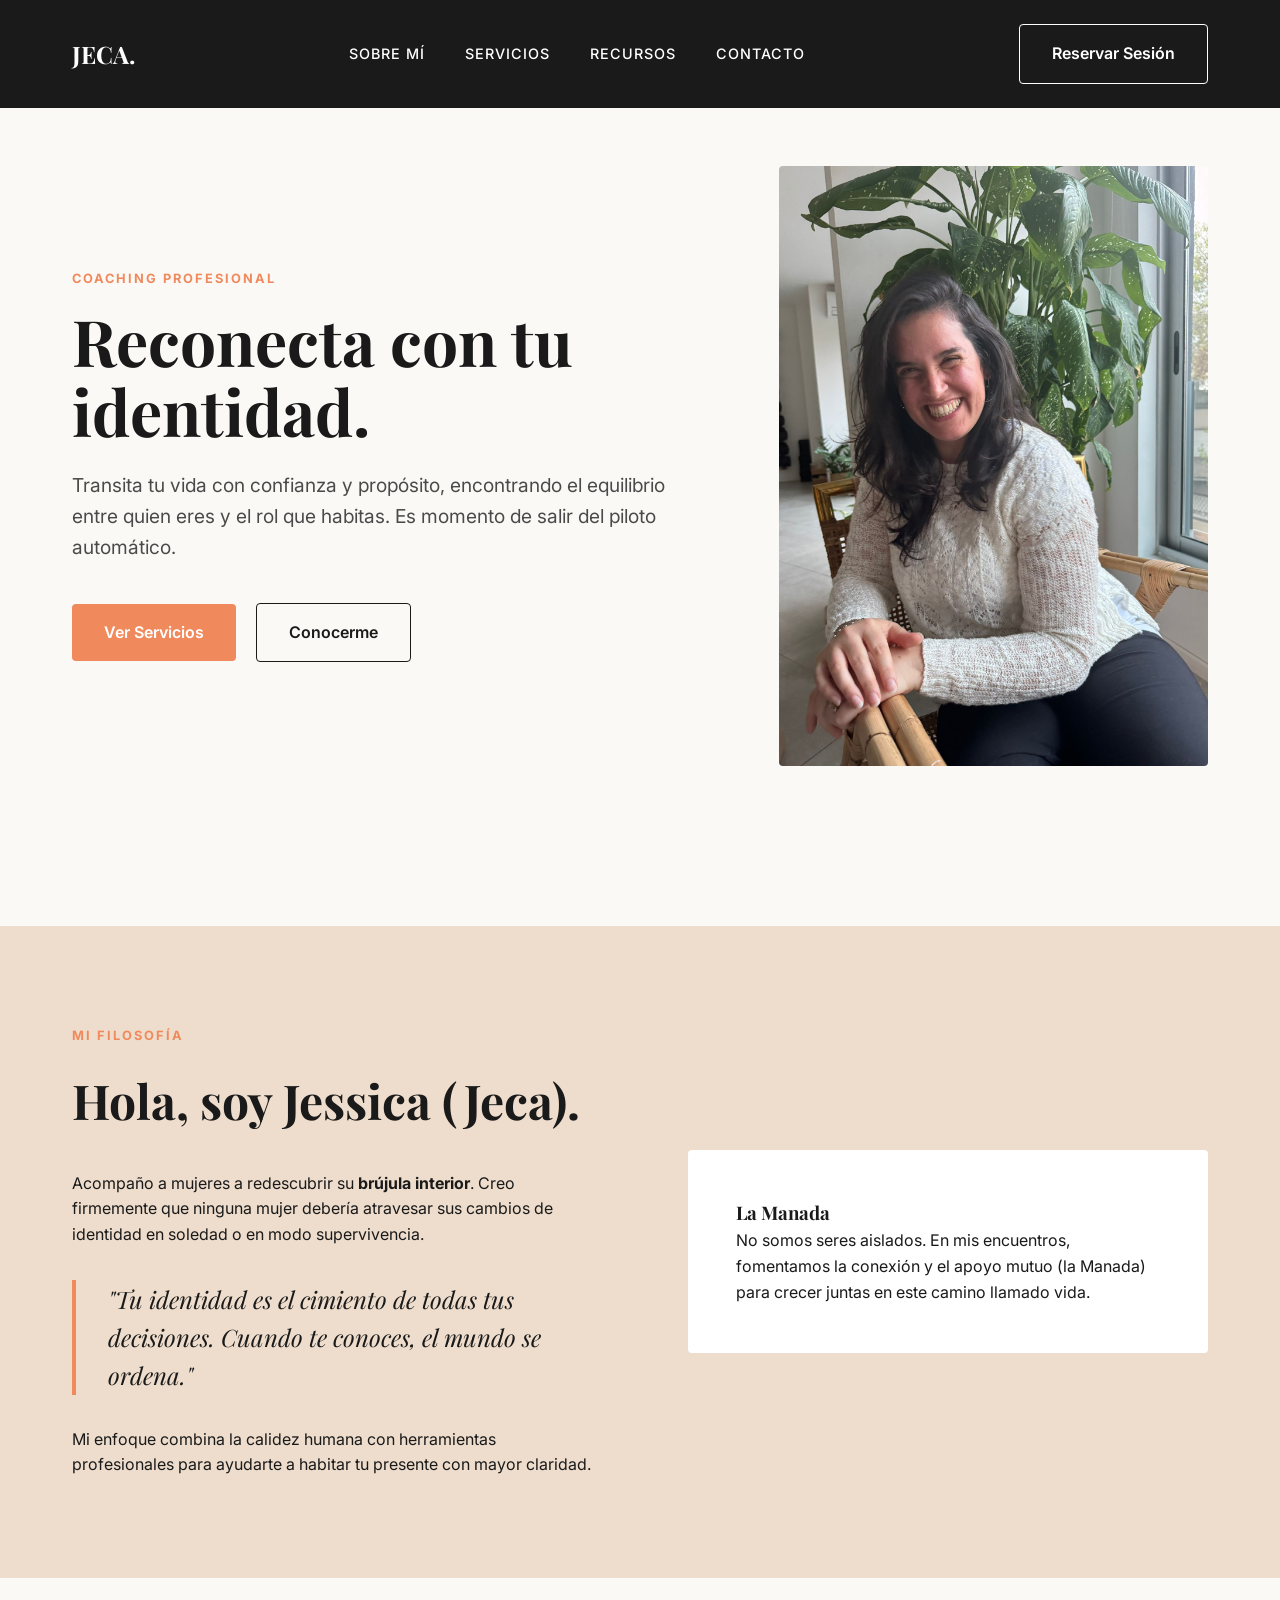
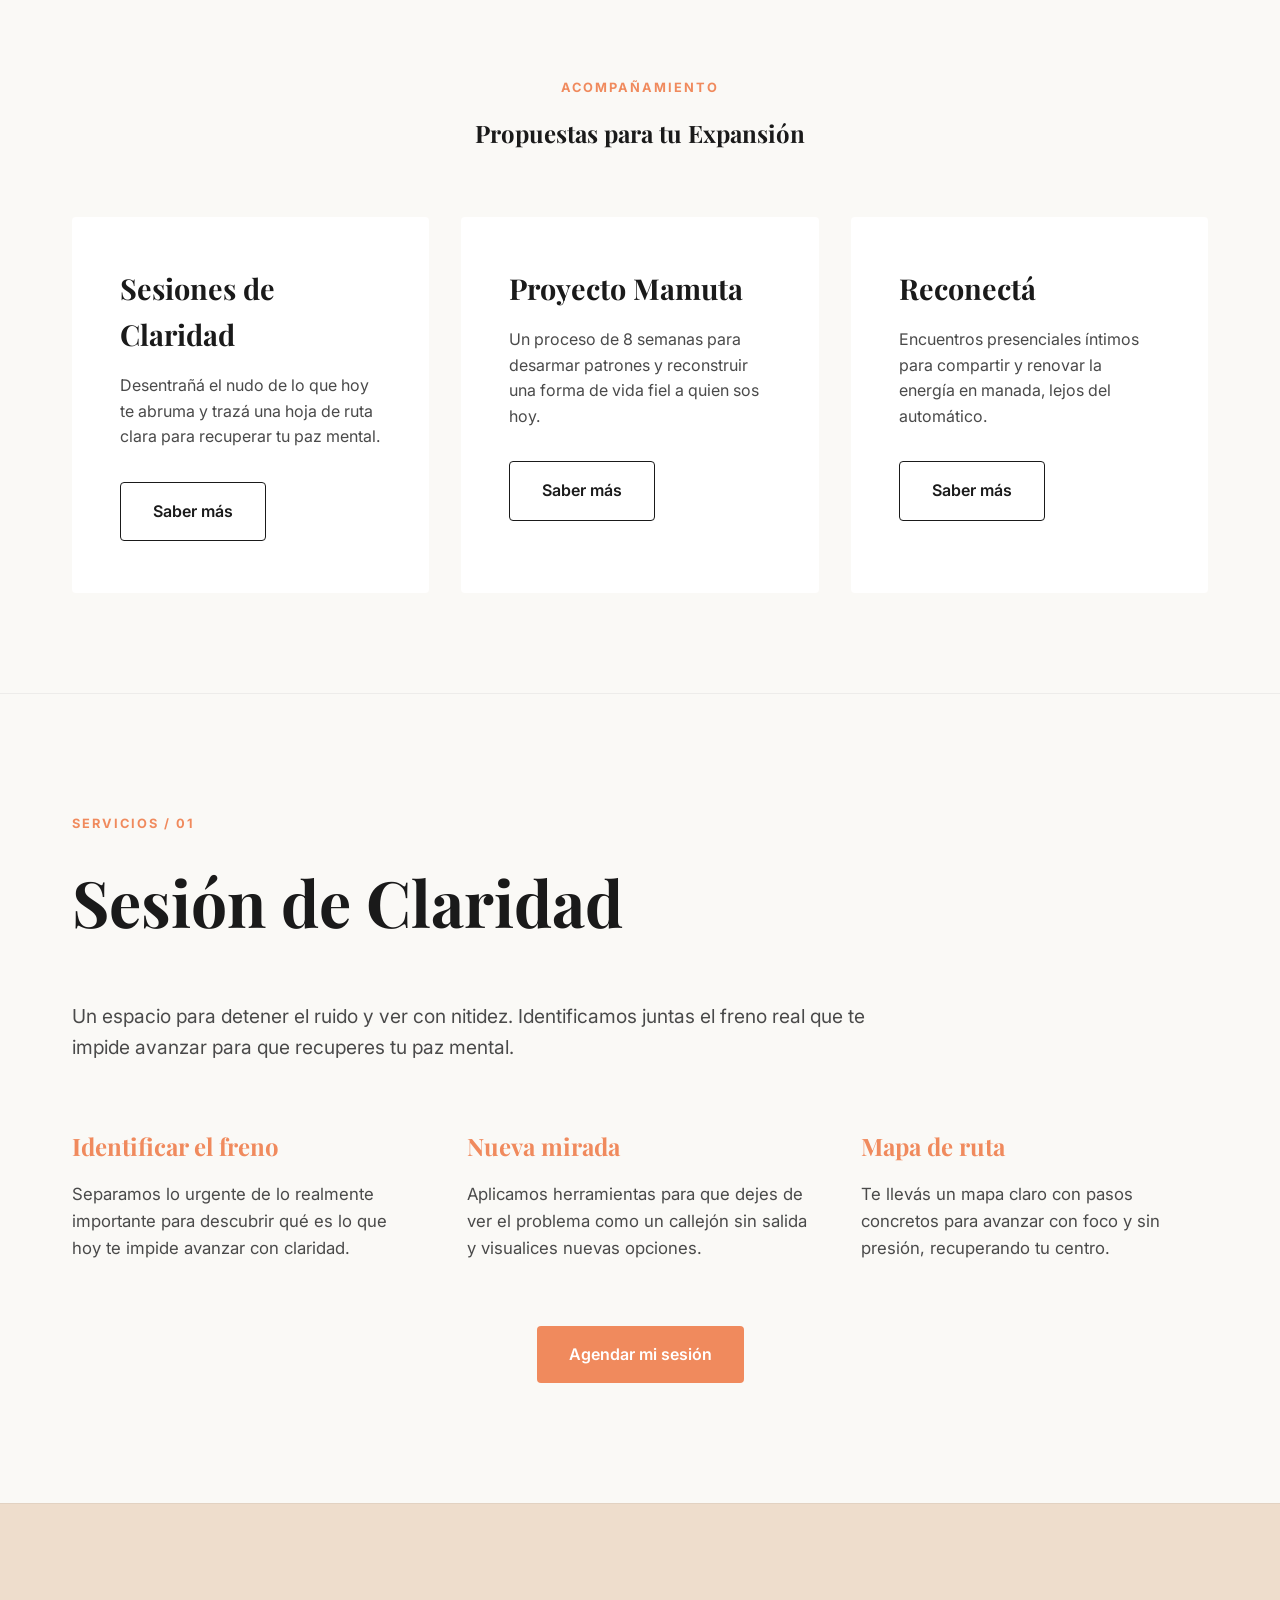
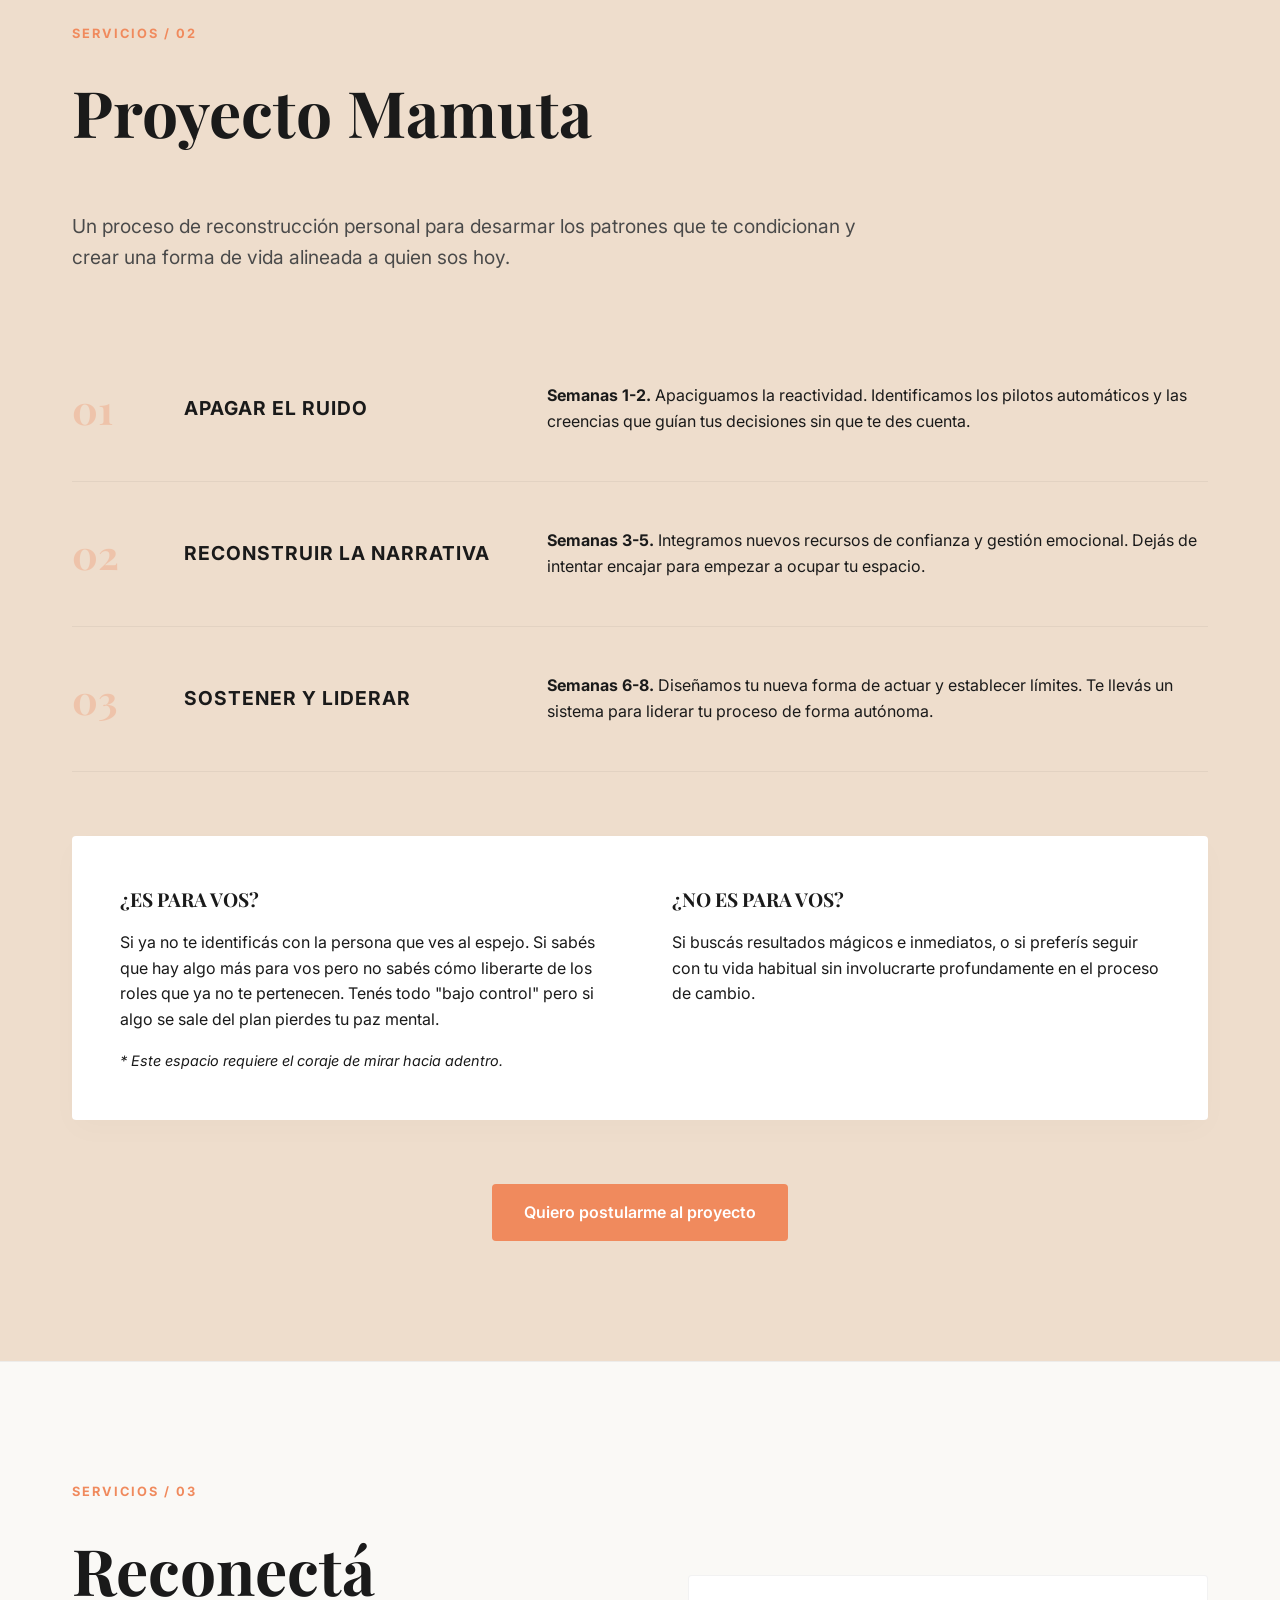
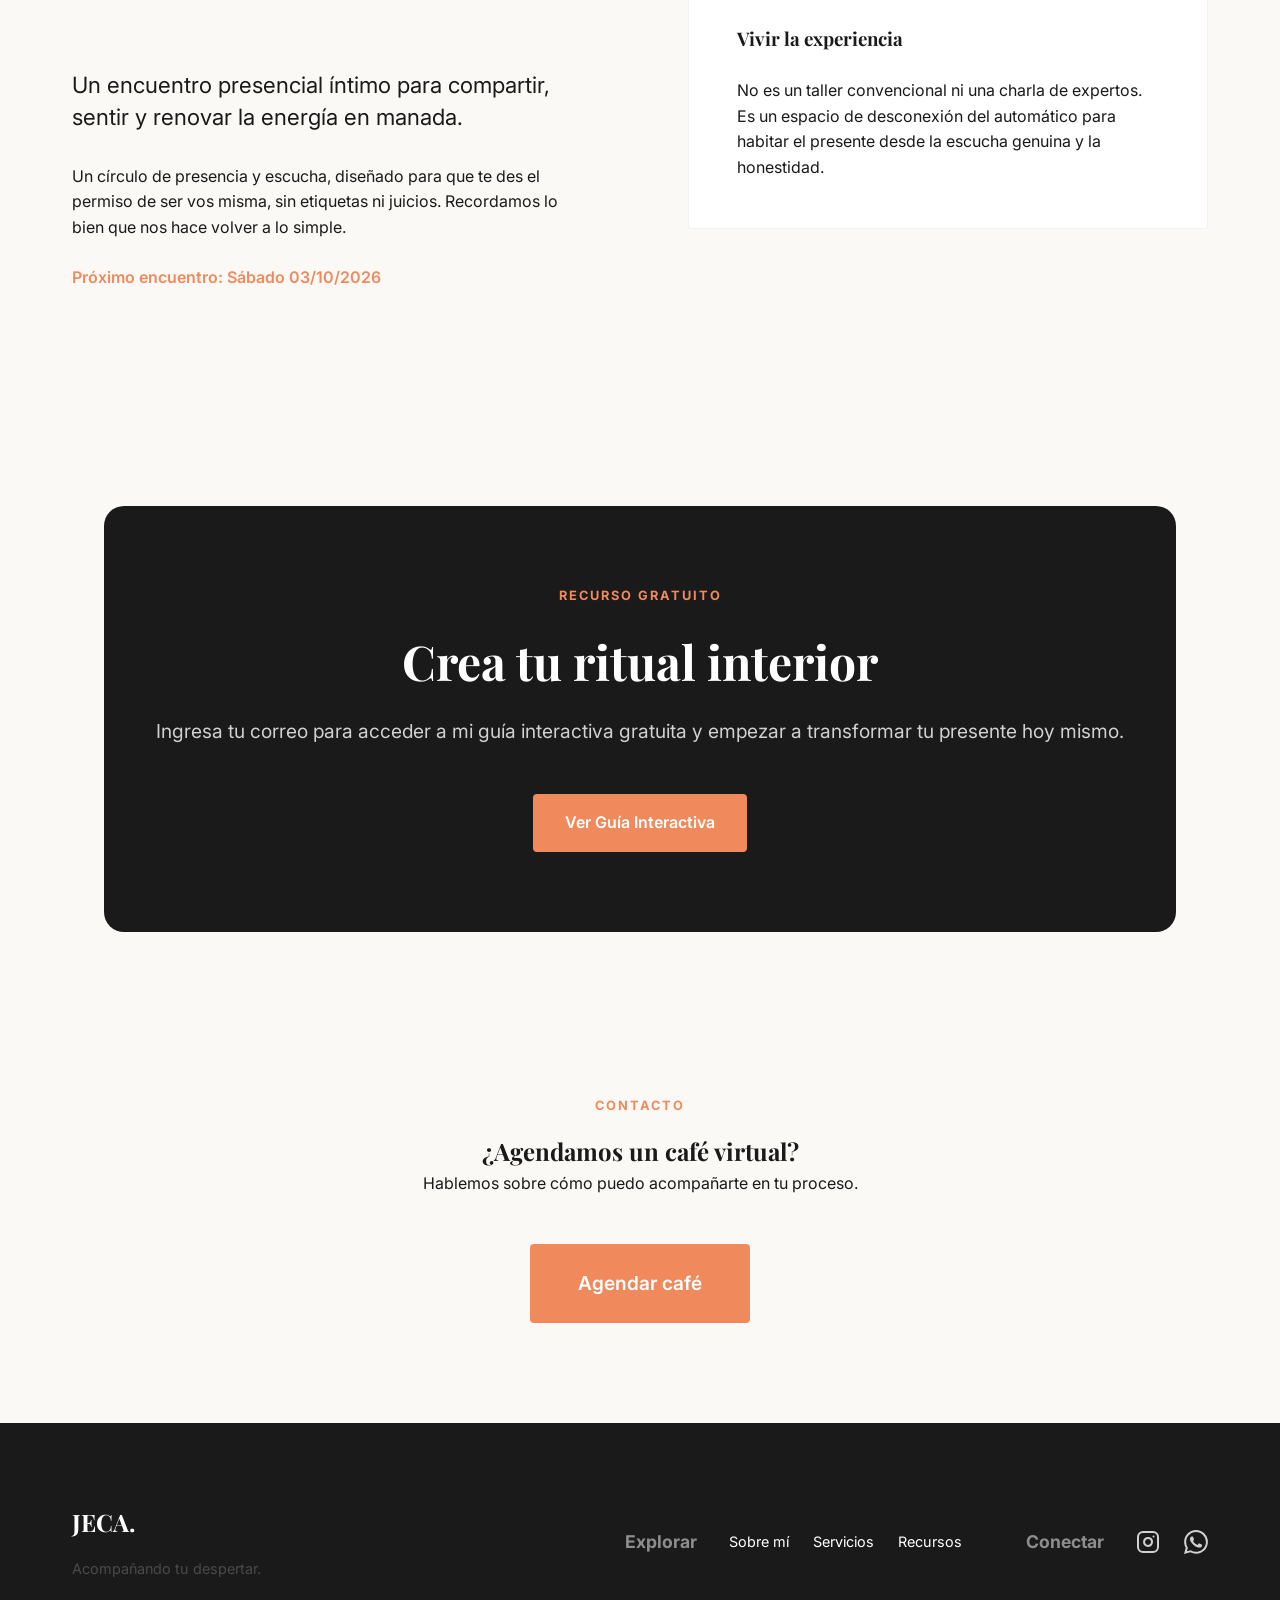
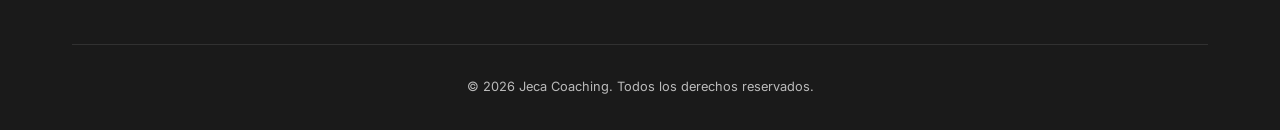
==== index.html @ f70b863f "Primer commit: Subida inicial del sitio" ====
<!DOCTYPE html>
<html lang="es">

<head>
    <meta charset="UTF-8">
    <meta name="viewport" content="width=device-width, initial-scale=1.0">
    <title>Jeca | Coaching para Mujeres y Madres - Reconecta con tu Brújula Interior</title>
    <meta name="description"
        content="Acompañamiento profesional para mujeres que buscan reconectar con su identidad y transitar su vida con confianza, más allá de la maternidad.">

    <!-- Fonts -->Descargala en el link de mi bio y empezá tu viaje. ¡No estás sola!
    <link rel="preconnect" href="https://fonts.googleapis.com">
    <link rel="preconnect" href="https://fonts.gstatic.com" crossorigin>
    <link
        href="https://fonts.googleapis.com/css2?family=Inter:wght@400;500;600&family=Playfair+Display:ital,wght@0,700;1,700&display=swap"
        rel="stylesheet">

    <!-- Styles -->
    <link rel="stylesheet" href="style.css">

    <!-- Favicon placeholder -->
    <link rel="icon"
        href="data:image/svg+xml,<svg xmlns='http://www.w3.org/2000/svg' viewBox='0 0 100 100'><text y='.9em' font-size='90'>🌿</text></svg>">
</head>

<body>

    <header id="header">
        <div class="container">
            <nav>
                <a href="#" class="logo">JECA.</a>
                <ul class="nav-links">
                    <li><a href="#sobre-mi">Sobre mí</a></li>
                    <li><a href="#servicios">Servicios</a></li>
                    <li><a href="#recursos">Recursos</a></li>
                    <li><a href="#contacto">Contacto</a></li>
                </ul>
                <a href="#contacto" class="btn btn-outline">Reservar Sesión</a>
            </nav>
        </div>
    </header>

    <main>
        <!-- Hero Section -->
        <section class="hero">
            <div class="container">
                <div class="hero-content">
                    <div class="hero-text" data-reveal>
                        <span class="section-tag">Coaching Profesional</span>
                        <h1>Reconecta con tu identidad.</h1>
                        <p>Transita tu vida con confianza y propósito, encontrando el equilibrio entre quien eres y el
                            rol que habitas. Es momento de salir del piloto automático.</p>
                        <div class="hero-btns">
                            <a href="#servicios" class="btn btn-primary">Ver Servicios</a>
                            <a href="#sobre-mi" class="btn btn-outline" style="margin-left: 1rem;">Conocerme</a>
                        </div>
                    </div>
                    <div class="hero-image" data-reveal>
                        <img src="images/jeca-hero.png" alt="Jessica Inzaurralde - Professional Coach">
                    </div>
                </div>
            </div>
        </section>

        <!-- About Section -->
        <section id="sobre-mi" class="about">
            <div class="container">
                <div class="about-grid">
                    <div class="about-text" data-reveal>
                        <span class="section-tag">Mi Filosofía</span>
                        <h2>Hola, soy Jessica (Jeca).</h2>
                        <p>Acompaño a mujeres a redescubrir su <strong>brújula interior</strong>. Creo firmemente que
                            ninguna mujer debería atravesar sus cambios de identidad en soledad o en modo supervivencia.
                        </p>
                        <blockquote>"Tu identidad es el cimiento de todas tus decisiones. Cuando te conoces, el mundo se
                            ordena."</blockquote>
                        <p>Mi enfoque combina la calidez humana con herramientas profesionales para ayudarte a habitar
                            tu presente con mayor claridad.</p>
                    </div>
                    <div class="about-stats" data-reveal>
                        <!-- Visual element or extra bio info -->
                        <div style="background: var(--white); padding: 3rem; border-radius: 4px;">
                            <h3 class="serif">La Manada</h3>
                            <p>No somos seres aislados. En mis encuentros, fomentamos la conexión y el apoyo mutuo (la
                                Manada) para crecer juntas en este camino llamado vida.</p>
                        </div>
                    </div>
                </div>
            </div>
        </section>

        <!-- Services Section -->
        <section id="servicios">
            <div class="container">
                <div style="text-align: center; margin-bottom: 4rem;" data-reveal>
                    <span class="section-tag">Acompañamiento</span>
                    <h2>Propuestas para tu Expansión</h2>
                </div>
                <div class="services-grid">
                    <div class="service-card" data-reveal>
                        <h3>Sesiones de Claridad</h3>
                        <p>Desentrañá el nudo de lo que hoy te abruma y trazá una hoja de ruta clara para recuperar tu paz mental.</p>
                        <a href="#claridad" class="btn btn-outline">Saber más</a>
                    </div>
                    <div class="service-card" data-reveal>
                        <h3>Proyecto Mamuta</h3>
                        <p>Un proceso de 8 semanas para desarmar patrones y reconstruir una forma de vida fiel a quien sos hoy.</p>
                        <a href="#transformacion" class="btn btn-outline">Saber más</a>
                    </div>
                    <div class="service-card" data-reveal>
                        <h3>Reconectá</h3>
                        <p>Encuentros presenciales íntimos para compartir y renovar la energía en manada, lejos del automático.</p>
                        <a href="#expansion" class="btn btn-outline">Saber más</a>
                    </div>
                </div>
            </div>
        </section>

        <!-- Sesión de Claridad Detail -->
        <section id="claridad" class="service-details">
            <div class="container">
                <div data-reveal>
                    <span class="section-tag">Servicios / 01</span>
                    <h2>Sesión de Claridad</h2>
                    <p style="font-size: 1.2rem; color: var(--text-secondary); max-width: 800px;">Un espacio para detener el ruido y ver con nitidez. Identificamos juntas el freno real que te impide avanzar para que recuperes tu paz mental.</p>
                </div>

                <div class="feature-grid" data-reveal>
                    <div class="feature-item">
                        <h4>Identificar el freno</h4>
                        <p>Separamos lo urgente de lo realmente importante para descubrir qué es lo que hoy te impide avanzar con claridad.</p>
                    </div>
                    <div class="feature-item">
                        <h4>Nueva mirada</h4>
                        <p>Aplicamos herramientas para que dejes de ver el problema como un callejón sin salida y visualices nuevas opciones.</p>
                    </div>
                    <div class="feature-item">
                        <h4>Mapa de ruta</h4>
                        <p>Te llevás un mapa claro con pasos concretos para avanzar con foco y sin presión, recuperando tu centro.</p>
                    </div>
                </div>

                <div style="text-align: center; margin-top: 4rem;" data-reveal>
                    <a href="https://wa.me/59895276099?text=Hola%20Jeca,%20quiero%20agendar%20mi%20sesi%C3%B3n%20de%20claridad" target="_blank" class="btn btn-primary">Agendar mi sesión</a>
                </div>
            </div>
        </section>

        <!-- Programa de Transformación Detail -->
        <section id="transformacion" class="service-details" style="background-color: var(--soft-beige);">
            <div class="container">
                <div data-reveal>
                    <span class="section-tag">Servicios / 02</span>
                    <h2>Proyecto Mamuta</h2>
                    <p style="font-size: 1.2rem; color: var(--text-secondary); max-width: 800px;">Un proceso de reconstrucción personal para desarmar los patrones que te condicionan y crear una forma de vida alineada a quien sos hoy.</p>
                </div>

                <div class="phase-list" data-reveal>
                    <div class="phase-item">
                        <span class="phase-number">01</span>
                        <span class="phase-title">Apagar el ruido</span>
                        <p><strong>Semanas 1-2.</strong> Apaciguamos la reactividad. Identificamos los pilotos automáticos y las creencias que guían tus decisiones sin que te des cuenta.</p>
                    </div>
                    <div class="phase-item">
                        <span class="phase-number">02</span>
                        <span class="phase-title">Reconstruir la narrativa</span>
                        <p><strong>Semanas 3-5.</strong> Integramos nuevos recursos de confianza y gestión emocional. Dejás de intentar encajar para empezar a ocupar tu espacio.</p>
                    </div>
                    <div class="phase-item">
                        <span class="phase-number">03</span>
                        <span class="phase-title">Sostener y Liderar</span>
                        <p><strong>Semanas 6-8.</strong> Diseñamos tu nueva forma de actuar y establecer límites. Te llevás un sistema para liderar tu proceso de forma autónoma.</p>
                    </div>
                </div>

                <div class="program-meta" data-reveal>
                    <div>
                        <h4>¿Es para vos?</h4>
                        <p>Si ya no te identificás con la persona que ves al espejo. Si sabés que hay algo más para vos pero no sabés cómo liberarte de los roles que ya no te pertenecen. Tenés todo "bajo control" pero si algo se sale del plan pierdes tu paz mental.</p>
                        <p style="margin-top: 1rem; font-style: italic; font-size: 0.9rem;">* Este espacio requiere el coraje de mirar hacia adentro.</p>
                    </div>
                    <div>
                        <h4>¿No es para vos?</h4>
                        <p>Si buscás resultados mágicos e inmediatos, o si preferís seguir con tu vida habitual sin involucrarte profundamente en el proceso de cambio.</p>
                    </div>
                </div>

                <div style="text-align: center; margin-top: 4rem;" data-reveal>
                    <a href="https://wa.me/59895276099?text=Hola%20Jeca,%20quiero%20postularme%20al%20Proyecto%20Mamuta" target="_blank" class="btn btn-primary">Quiero postularme al proyecto</a>
                </div>
            </div>
        </section>

        <!-- Expansión en Red Detail -->
        <section id="expansion" class="service-details">
            <div class="container">
                <div class="about-grid">
                    <div data-reveal>
                        <span class="section-tag">Servicios / 03</span>
                        <h2>Reconectá</h2>
                        <p style="font-size: 1.4rem; line-height: 1.4; margin-bottom: 2rem;">Un encuentro presencial íntimo para compartir, sentir y renovar la energía en manada.</p>
                        <p style="margin-bottom: 1.5rem;">Un círculo de presencia y escucha, diseñado para que te des el permiso de ser vos misma, sin etiquetas ni juicios. Recordamos lo bien que nos hace volver a lo simple.</p>
                        <p style="font-weight: 600; color: var(--accent-color); margin-bottom: 2rem;">Próximo encuentro: Sábado 03/10/2026</p>

                    </div>
                    <div style="background: var(--white); padding: 3rem; border-radius: 4px; border: 1px solid rgba(0,0,0,0.05);"
                        data-reveal>
                        <h3 class="serif" style="margin-bottom: 1.5rem;">Vivir la experiencia</h3>
                        <p>No es un taller convencional ni una charla de expertos. Es un espacio de desconexión del automático para habitar el presente desde la escucha genuina y la honestidad.</p>
                    </div>
                </div>
            </div>
        </section>

        <!-- Lead Magnet -->
        <section id="recursos" class="container">
            <div class="lead-magnet" data-reveal>
                <span class="section-tag" style="color: var(--accent-color)">Recurso Gratuito</span>
                <h2>Crea tu ritual interior</h2>
                <p>Ingresa tu correo para acceder a mi guía interactiva gratuita y empezar a transformar tu presente hoy mismo.</p>
                <div style="margin-top: 2rem;">
                    <a href="javascript:void(0)" class="btn btn-primary" id="openGuideModal">Ver Guía Interactiva</a>
                </div>
            </div>
        </section>

        <!-- Contact Section -->
        <section id="contacto" style="text-align: center;">
            <div class="container" data-reveal>
                <span class="section-tag">Contacto</span>
                <h2>¿Agendamos un café virtual?</h2>
                <p style="margin-bottom: 3rem;">Hablemos sobre cómo puedo acompañarte en tu proceso.</p>
                <a href="https://wa.me/59895276099?text=Hola%20Jeca,%20me%20gustar%C3%ADa%20agendar%20un%20caf%C3%A9"
                    target="_blank" class="btn btn-primary" style="font-size: 1.2rem; padding: 1.5rem 3rem;">Agendar café</a>
            </div>
        </section>
    </main>

    <footer>
        <div class="container">
            <div class="footer-content">
                <div class="footer-logo">
                    <a href="#" class="logo">JECA.</a>
                    <p style="margin-top: 1rem; font-size: 0.9rem; color: var(--text-secondary);">Acompañando tu
                        despertar.</p>
                </div>
                <div class="footer-links">
                    <div class="footer-col">
                        <h4>Explorar</h4>
                        <ul>
                            <li><a href="#sobre-mi">Sobre mí</a></li>
                            <li><a href="#servicios">Servicios</a></li>
                            <li><a href="#recursos">Recursos</a></li>
                        </ul>
                    </div>
                    <div class="footer-col">
                        <h4>Conectar</h4>
                        <ul>
                            <li>
                                <a href="https://www.instagram.com/jecainzaurralde/" target="_blank"
                                    aria-label="Instagram">
                                    <svg xmlns="http://www.w3.org/2000/svg" width="24" height="24" viewBox="0 0 24 24"
                                        fill="none" stroke="currentColor" stroke-width="2" stroke-linecap="round"
                                        stroke-linejoin="round" class="feather feather-instagram">
                                        <rect x="2" y="2" width="20" height="20" rx="5" ry="5"></rect>
                                        <path d="M16 11.37A4 4 0 1 1 12.63 8 4 4 0 0 1 16 11.37z"></path>
                                        <line x1="17.5" y1="6.5" x2="17.51" y2="6.5"></line>
                                    </svg>
                                </a>
                            </li>
                            <li>
                                <a href="https://wa.me/59895276099?text=Hola%20Jeca,%20me%20gustar%C3%ADa%20recibir%20m%C3%A1s%20informaci%C3%B3n"
                                    target="_blank" aria-label="WhatsApp">
                                    <svg xmlns="http://www.w3.org/2000/svg" width="24" height="24" viewBox="0 0 24 24"
                                        fill="currentColor">
                                        <path
                                            d="M17.472 14.382c-.297-.149-1.758-.867-2.03-.967-.273-.099-.471-.148-.67.15-.197.297-.767.966-.94 1.164-.173.199-.347.223-.644.075-.297-.15-1.255-.463-2.39-1.475-.883-.788-1.48-1.761-1.653-2.059-.173-.297-.018-.458.13-.606.134-.133.298-.347.446-.52.149-.174.198-.298.298-.497.099-.198.05-.371-.025-.52-.075-.149-.669-1.612-.916-2.207-.242-.579-.487-.5-.669-.51-.173-.008-.371-.01-.57-.01-.198 0-.52.074-.792.372-.272.297-1.04 1.016-1.04 2.479 0 1.462 1.065 2.875 1.213 3.074.149.198 2.096 3.2 5.077 4.487.709.306 1.262.489 1.694.625.712.227 1.36.195 1.871.118.571-.085 1.758-.719 2.006-1.413.248-.694.248-1.289.173-1.413-.074-.124-.272-.198-.57-.347m-5.421 7.403h-.004a9.87 9.87 0 01-5.031-1.378l-.361-.214-3.741.982.998-3.648-.235-.374a9.86 9.86 0 01-1.51-5.26c.001-5.45 4.436-9.884 9.888-9.884 2.64 0 5.122 1.03 6.988 2.898a9.825 9.825 0 012.893 6.994c-.003 5.45-4.437 9.884-9.885 9.884m8.413-18.297A11.815 11.815 0 0012.05 0C5.495 0 .16 5.335.157 11.892c0 2.096.547 4.142 1.588 5.945L0 24l6.335-1.662c1.72.937 3.659 1.432 5.631 1.433h.005c6.554 0 11.89-5.335 11.893-11.893a11.821 11.821 0 00-3.48-8.413Z" />
                                    </svg>
                                </a>
                            </li>
                        </ul>
                    </div>
                </div>
            </div>
            <div class="footer-bottom">
                <p>&copy; 2026 Jeca Coaching. Todos los derechos reservados.</p>
            </div>
        </div>
    </footer>



    <!-- Guide Access Modal -->
    <div id="guideModal" class="modal">
        <div class="modal-content" style="max-width: 500px; text-align: center;">
            <span class="close-modal" id="closeGuideModal">&times;</span>
            <h2 style="font-family: var(--font-heading); margin-bottom: 1.5rem;">Acceso a la Guía</h2>
            <p style="margin-bottom: 2rem; color: var(--text-secondary);">Por favor, ingresa tu correo electrónico para desbloquear tu guía interactiva.</p>
            
            <form id="guideAccessForm">
                <div class="form-group">
                    <input type="email" id="guideMail" name="mail" placeholder="tu@correo.com" required 
                           style="width: 100%; padding: 1rem; border: 1px solid rgba(0,0,0,0.1); border-radius: 4px;">
                </div>
                <button type="submit" id="submitGuideBtn" class="btn btn-primary" style="width: 100%; margin-top: 1rem;">Acceder ahora</button>
            </form>
            <p id="guideLoading" style="display: none; margin-top: 1rem; color: var(--accent-color); font-weight: 500;">Validando y preparando tu guía...</p>
        </div>
    </div>

    <script>
        // Modal Logic for Guide
        const guideModal = document.getElementById("guideModal");
        const openGuideBtn = document.getElementById("openGuideModal");
        const closeGuideBtn = document.getElementById("closeGuideModal");
        const guideForm = document.getElementById("guideAccessForm");
        const guideLoading = document.getElementById("guideLoading");
        const submitGuideBtn = document.getElementById("submitGuideBtn");

        // REPLACE THIS with your deployment URL from step 1
        const GUIDE_SCRIPT_URL = 'https://script.google.com/macros/s/AKfycbwwHlBMFxHPVK-e8iBs6Iz732fy6fYWYZbBleh_H29cLxzDgP6xD-DEHZGJN4Eo0ZU16w/exec'; 

        openGuideBtn.onclick = function() {
            guideModal.style.display = "block";
            document.body.classList.add("modal-open");
        }

        closeGuideBtn.onclick = function() {
            guideModal.style.display = "none";
            document.body.classList.remove("modal-open");
        }

        guideForm.addEventListener('submit', e => {
            e.preventDefault();
            submitGuideBtn.disabled = true;
            guideLoading.style.display = "block";

            // Detect Device Origin
            const isMobile = /iPhone|iPad|iPod|Android/i.test(navigator.userAgent);
            const deviceOrigin = isMobile ? 'Celular' : 'Laptop';

            const formData = new FormData(guideForm);
            formData.append('origen', deviceOrigin);

            const params = new URLSearchParams();
            for (const pair of formData) {
                params.append(pair[0], pair[1]);
            }

            // Note: If you don't have the script URL yet, this will fail but the flow is ready.
            fetch(GUIDE_SCRIPT_URL, { 
                method: 'POST', 
                body: params,
                mode: 'no-cors'
            })
            .then(() => {
                // Success - Redirect to guide
                window.location.href = 'guia/index.html';
            })
            .catch(error => {
                console.error('Error!', error.message);
                // Fallback: even if sheet fails, let them see the guide but alert
                window.location.href = 'guia/index.html';
            });
        });



        // Reveal animations on scroll
        const revealElements = document.querySelectorAll('[data-reveal]');
        const revealObserver = new IntersectionObserver((entries) => {
            entries.forEach(entry => {
                if (entry.isIntersecting) {
                    entry.target.classList.add('active');
                }
            });
        }, { threshold: 0.1 });

        revealElements.forEach(el => revealObserver.observe(el));

        // Header scroll effect
        window.addEventListener('scroll', () => {
            const header = document.getElementById('header');
            if (window.scrollY > 50) {
                header.classList.add('scrolled');
            } else {
                header.classList.remove('scrolled');
            }
        });
    </script>

</body>

</html>
---- style.css ----
/* 
   Design System: Jeca - Professional Coach
   Style: Minimalist, Warm, High-Performance
*/

:root {
    /* Colors */
    --bg-color: #FAF9F6;
    --text-primary: #1A1A1A;
    --text-secondary: #4A4A4A;
    --accent-color: #F08A5D; /* From Canva: Orange/Peach */
    --accent-hover: #D9784D;
    --soft-beige: #EEDDCC;
    --white: #FFFFFF;
    
    /* Typography */
    --font-heading: 'Playfair Display', serif;
    --font-body: 'Inter', sans-serif;
    
    /* Spacing & Borders */
    --container-width: 1200px;
    --transition: all 0.4s cubic-bezier(0.165, 0.84, 0.44, 1);
    --border-radius: 4px;
}

* {
    margin: 0;
    padding: 0;
    box-sizing: border-box;
}

html {
    scroll-behavior: smooth;
}

body {
    background-color: var(--bg-color);
    color: var(--text-primary);
    font-family: var(--font-body);
    line-height: 1.6;
    overflow-x: hidden;
}

h1, h2, h3, .serif {
    font-family: var(--font-heading);
    font-weight: 700;
}

/* Layout */
.container {
    max-width: var(--container-width);
    margin: 0 auto;
    padding: 0 2rem;
}

section {
    padding: 100px 0;
}

/* Header */
header {
    position: fixed;
    top: 0;
    width: 100%;
    z-index: 1000;
    padding: 1.5rem 0;
    transition: var(--transition);
    background: var(--text-primary);
    color: var(--white);
}

header .logo, header .nav-links a {
    color: var(--white);
}

header .btn-outline {
    border-color: var(--white);
    color: var(--white);
}

header .btn-outline:hover {
    background: var(--white);
    color: var(--text-primary);
}

header.scrolled {
    background: rgba(26, 26, 26, 0.95);
    backdrop-filter: blur(10px);
    padding: 1rem 0;
    box-shadow: 0 4px 30px rgba(0, 0, 0, 0.2);
}

nav {
    display: flex;
    justify-content: space-between;
    align-items: center;
}

.logo {
    font-family: var(--font-heading);
    font-size: 1.5rem;
    font-weight: 700;
    text-decoration: none;
    color: var(--text-primary);
}

.nav-links {
    display: flex;
    gap: 2.5rem;
    list-style: none;
}

.nav-links a {
    text-decoration: none;
    color: var(--text-primary);
    font-weight: 500;
    font-size: 0.9rem;
    text-transform: uppercase;
    letter-spacing: 1px;
    transition: var(--transition);
}

.nav-links a:hover {
    color: var(--accent-color);
}

/* Buttons */
.btn {
    display: inline-block;
    padding: 1rem 2rem;
    border-radius: var(--border-radius);
    text-decoration: none;
    font-weight: 600;
    transition: var(--transition);
    cursor: pointer;
    border: none;
}

.btn-primary {
    background-color: var(--accent-color);
    color: var(--white);
}

.btn-primary:hover {
    background-color: var(--accent-hover);
    transform: translateY(-2px);
    box-shadow: 0 10px 20px rgba(240, 138, 93, 0.2);
}

.btn-outline {
    border: 1px solid var(--text-primary);
    color: var(--text-primary);
}

.btn-outline:hover {
    background-color: var(--text-primary);
    color: var(--white);
}

/* Hero Section */
.hero {
    min-height: 100vh;
    display: flex;
    align-items: center;
    padding-top: 80px;
}

.hero-content {
    display: grid;
    grid-template-columns: 1.2fr 0.8fr;
    gap: 4rem;
    align-items: center;
}

.hero-text h1 {
    font-size: clamp(2.5rem, 5vw, 4.5rem);
    line-height: 1.1;
    margin-bottom: 1.5rem;
}

.hero-text p {
    font-size: 1.2rem;
    color: var(--text-secondary);
    margin-bottom: 2.5rem;
    max-width: 600px;
}

.hero-image {
    position: relative;
    height: 600px;
    border-radius: var(--border-radius);
    overflow: hidden;
}

.hero-image img {
    width: 100%;
    height: 100%;
    object-fit: cover;
}

/* About / Bio */
.about {
    background-color: var(--soft-beige);
}

.about-grid {
    display: grid;
    grid-template-columns: 1fr 1fr;
    gap: 6rem;
    align-items: center;
}

.section-tag {
    color: var(--accent-color);
    text-transform: uppercase;
    letter-spacing: 2px;
    font-weight: 700;
    font-size: 0.8rem;
    margin-bottom: 1rem;
    display: block;
}

.about h2 {
    font-size: 3rem;
    margin-bottom: 2rem;
}

.about blockquote {
    font-family: var(--font-heading);
    font-size: 1.5rem;
    font-style: italic;
    border-left: 4px solid var(--accent-color);
    padding-left: 2rem;
    margin: 2rem 0;
}

/* Services */
.services-grid {
    display: grid;
    grid-template-columns: repeat(auto-fit, minmax(300px, 1fr));
    gap: 2rem;
    margin-top: 4rem;
}

.service-card {
    background: var(--white);
    padding: 3rem;
    border-radius: var(--border-radius);
    transition: var(--transition);
    border-bottom: 4px solid transparent;
}

.service-card:hover {
    transform: translateY(-10px);
    border-bottom: 4px solid var(--accent-color);
    box-shadow: 0 20px 40px rgba(0,0,0,0.05);
}

.service-card h3 {
    margin-bottom: 1rem;
    font-size: 1.8rem;
}

.service-card p {
    color: var(--text-secondary);
    margin-bottom: 2rem;
}

/* Lead Magnet */
.lead-magnet {
    background-color: var(--text-primary);
    color: var(--white);
    text-align: center;
    border-radius: 20px;
    margin: 4rem 2rem;
    padding: 5rem 2rem;
}

.lead-magnet h2 {
    font-size: 3rem;
    margin-bottom: 1rem;
}

.lead-magnet p {
    font-size: 1.2rem;
    margin-bottom: 3rem;
    opacity: 0.8;
}

/* Footer */
footer {
    padding: 5rem 0 2rem;
    background-color: var(--text-primary);
    color: var(--white);
    border-top: none;
}

footer .logo {
    color: var(--white);
}

footer p {
    color: rgba(255, 255, 255, 0.7);
}

.footer-content {
    display: flex;
    justify-content: space-between;
    align-items: center;
    margin-bottom: 4rem;
}

.footer-links {
    display: flex;
    gap: 4rem;
    align-items: center;
}

.footer-col {
    display: flex;
    align-items: center;
    gap: 2rem;
}

.footer-col h4 {
    margin-bottom: 0;
    font-size: 1.1rem;
    color: var(--white);
    opacity: 0.5;
}

.footer-col ul {
    list-style: none;
    display: flex;
    gap: 1.5rem;
}

.footer-col ul li {
    margin-bottom: 0;
}

.footer-col ul li a {
    text-decoration: none;
    color: var(--white);
    font-size: 0.9rem;
    transition: var(--transition);
    display: flex;
    align-items: center;
}

.footer-col ul li a svg {
    transition: var(--transition);
    opacity: 0.8;
}

.footer-col ul li a:hover svg {
    color: var(--accent-color);
    transform: translateY(-3px);
    opacity: 1;
}

.footer-col ul li a:hover {
    color: var(--accent-color);
}

.footer-bottom {
    text-align: center;
    padding-top: 2rem;
    border-top: 1px solid rgba(255, 255, 255, 0.1);
    font-size: 0.8rem;
    color: rgba(255, 255, 255, 0.5);
}

/* Animations */
[data-reveal] {
    opacity: 0;
    transform: translateY(30px);
    transition: all 0.8s ease;
}

[data-reveal].active {
    opacity: 1;
    transform: translateY(0);
}

/* Service Detail Sections */
.service-details {
    padding: 120px 0;
    border-top: 1px solid rgba(0,0,0,0.05);
}

.service-details h2 {
    font-size: clamp(2.5rem, 5vw, 4rem);
    margin-bottom: 3rem;
}

.feature-grid {
    display: grid;
    grid-template-columns: repeat(3, 1fr);
    gap: 3rem;
    margin-top: 4rem;
}

.feature-item h4 {
    font-family: var(--font-heading);
    font-size: 1.5rem;
    margin-bottom: 1rem;
    color: var(--accent-color);
}

.feature-item p {
    font-size: 1.05rem;
    color: var(--text-secondary);
}

.phase-list {
    margin: 4rem 0;
}

.phase-item {
    display: grid;
    grid-template-columns: 80px 1fr 2fr;
    gap: 2rem;
    padding: 2.5rem 0;
    border-bottom: 1px solid rgba(0,0,0,0.05);
    align-items: center;
}

.phase-number {
    font-family: var(--font-heading);
    font-size: 2.5rem;
    font-weight: 700;
    color: var(--accent-color);
    opacity: 0.3;
}

.phase-title {
    font-size: 1.2rem;
    font-weight: 700;
    text-transform: uppercase;
    letter-spacing: 1px;
}

.program-meta {
    display: grid;
    grid-template-columns: 1fr 1fr;
    gap: 4rem;
    margin-top: 4rem;
    padding: 3rem;
    background: var(--white);
    border-radius: var(--border-radius);
    box-shadow: 0 10px 30px rgba(0,0,0,0.02);
}

.program-meta h4 {
    font-family: var(--font-heading);
    font-size: 1.2rem;
    margin-bottom: 1rem;
    text-transform: uppercase;
}

/* Responsive */
/* Responsive */
@media (max-width: 968px) {
    .hero-content, .about-grid, .feature-grid, .phase-item, .program-meta {
        grid-template-columns: 1fr;
    }
    
    .hero-image {
        height: 400px;
        order: -1;
    }
    
    .nav-links {
        display: none;
    }
    
    section, .service-details {
        padding: 80px 0;
    }
}

@media (max-width: 768px) {
    .container {
        padding: 0 1.2rem;
    }

    section, .service-details {
        padding: 60px 0;
    }

    .hero-text h1 {
        font-size: 2.2rem;
    }

    .hero-text, .about-text {
        text-align: center;
    }

    .hero-text p {
        margin-left: auto;
        margin-right: auto;
    }

    .hero-btns {
        display: flex;
        flex-direction: column;
        gap: 1rem;
        margin-top: 2rem;
    }

    .hero-btns .btn {
        margin: 0 !important;
        width: 100%;
        text-align: center;
    }

    .about-stats > div {
        padding: 2rem !important; /* Overriding inline style */
        text-align: center;
    }

    .service-card {
        padding: 2rem;
    }

    .phase-item {
        gap: 0.5rem;
        text-align: center;
    }

    .phase-number {
        font-size: 2rem;
    }

    .program-meta {
        padding: 2rem;
        gap: 2rem;
        text-align: center;
    }

    .lead-magnet {
        margin: 2rem 0;
        padding: 3rem 1.5rem;
    }

    .lead-magnet form {
        flex-direction: column;
        width: 100%;
    }

    .lead-magnet form input, 
    .lead-magnet form button {
        width: 100%;
    }

    .footer-content {
        flex-direction: column;
        text-align: center;
        gap: 3rem;
    }

    .footer-links {
        flex-direction: column;
        gap: 2rem;
    }

    .footer-col {
        flex-direction: column;
        gap: 1rem;
    }

    /* Form specific overrides */
    .form-checkbox {
        flex-direction: row;
    }
}

/* Modal Styles */
.modal {
    display: none;
    position: fixed;
    z-index: 2000;
    left: 0;
    top: 0;
    width: 100%;
    height: 100%;
    background-color: rgba(0, 0, 0, 0.8);
    backdrop-filter: blur(5px);
    overflow-y: auto;
}

.modal-content {
    background-color: var(--bg-color);
    margin: 5% auto;
    padding: 3rem;
    border-radius: 4px;
    width: 90%;
    max-width: 700px;
    position: relative;
    box-shadow: 0 20px 40px rgba(0, 0, 0, 0.2);
}

.close-modal {
    position: absolute;
    right: 2rem;
    top: 2rem;
    font-size: 2rem;
    cursor: pointer;
    color: var(--text-primary);
    transition: var(--transition);
}

.close-modal:hover {
    color: var(--accent-color);
}

/* Form Styles */
.postulation-form h2 {
    margin-bottom: 1.5rem;
}

.form-intro {
    font-size: 0.95rem;
    color: var(--text-secondary);
    margin-bottom: 2.5rem;
    line-height: 1.6;
}

.form-group {
    margin-bottom: 2rem;
}

.form-group label {
    display: block;
    margin-bottom: 0.8rem;
    font-weight: 500;
    font-size: 0.95rem;
}

.form-group input,
.form-group textarea,
.form-group select {
    width: 100%;
    padding: 1rem;
    border: 1px solid rgba(0, 0, 0, 0.1);
    border-radius: 4px;
    background: var(--white);
    font-family: inherit;
    font-size: 1rem;
    transition: var(--transition);
}

.form-group input:focus,
.form-group textarea:focus {
    outline: none;
    border-color: var(--accent-color);
    box-shadow: 0 0 0 3px rgba(181, 101, 29, 0.1);
}

.form-group textarea {
    height: 120px;
    resize: vertical;
}

.form-checkbox {
    display: flex;
    gap: 1rem;
    align-items: flex-start;
    margin-top: 2rem;
}

.form-checkbox input {
    width: auto;
    margin-top: 0.3rem;
}

.form-checkbox label {
    font-size: 0.85rem;
    line-height: 1.5;
}

/* Scroll lock */
body.modal-open {
    overflow: hidden;
}

@media (max-width: 768px) {
    .modal-content {
        padding: 2rem;
        margin: 0;
        width: 100%;
        min-height: 100%;
        border-radius: 0;
    }
}
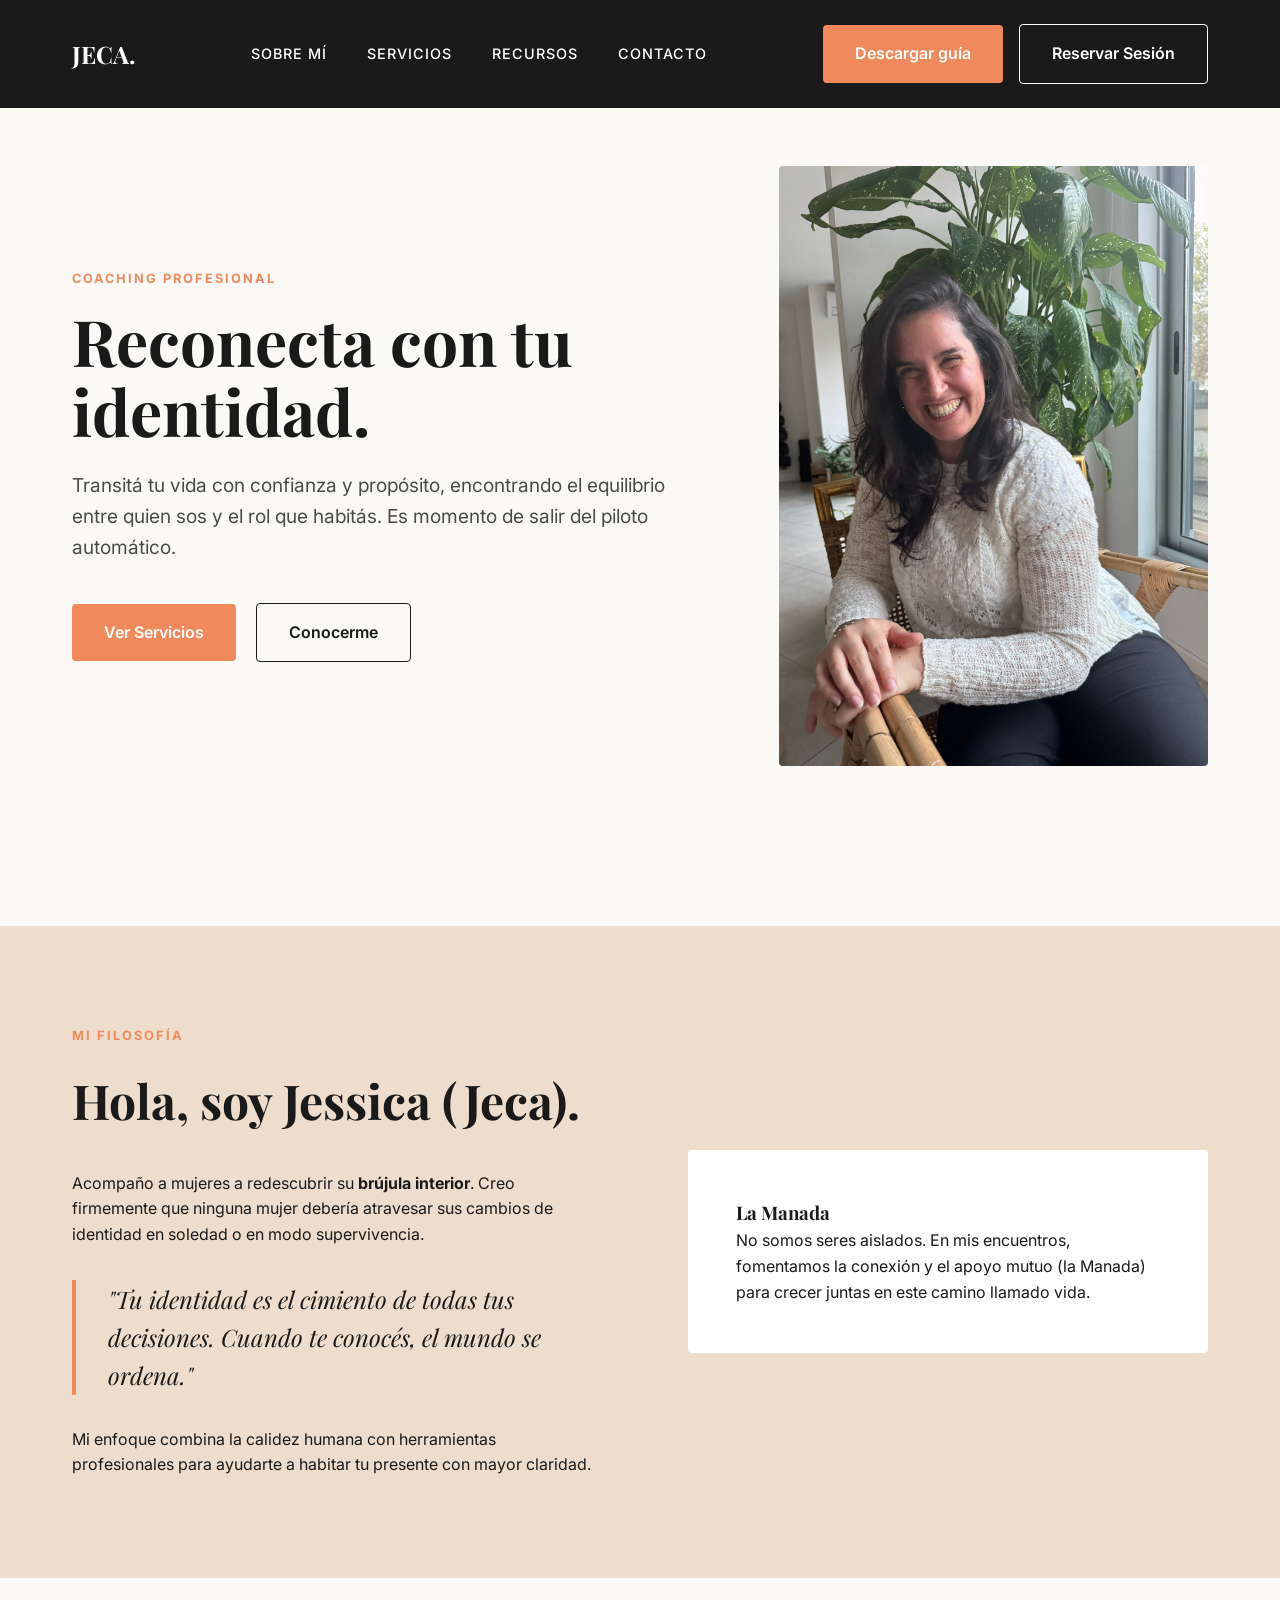
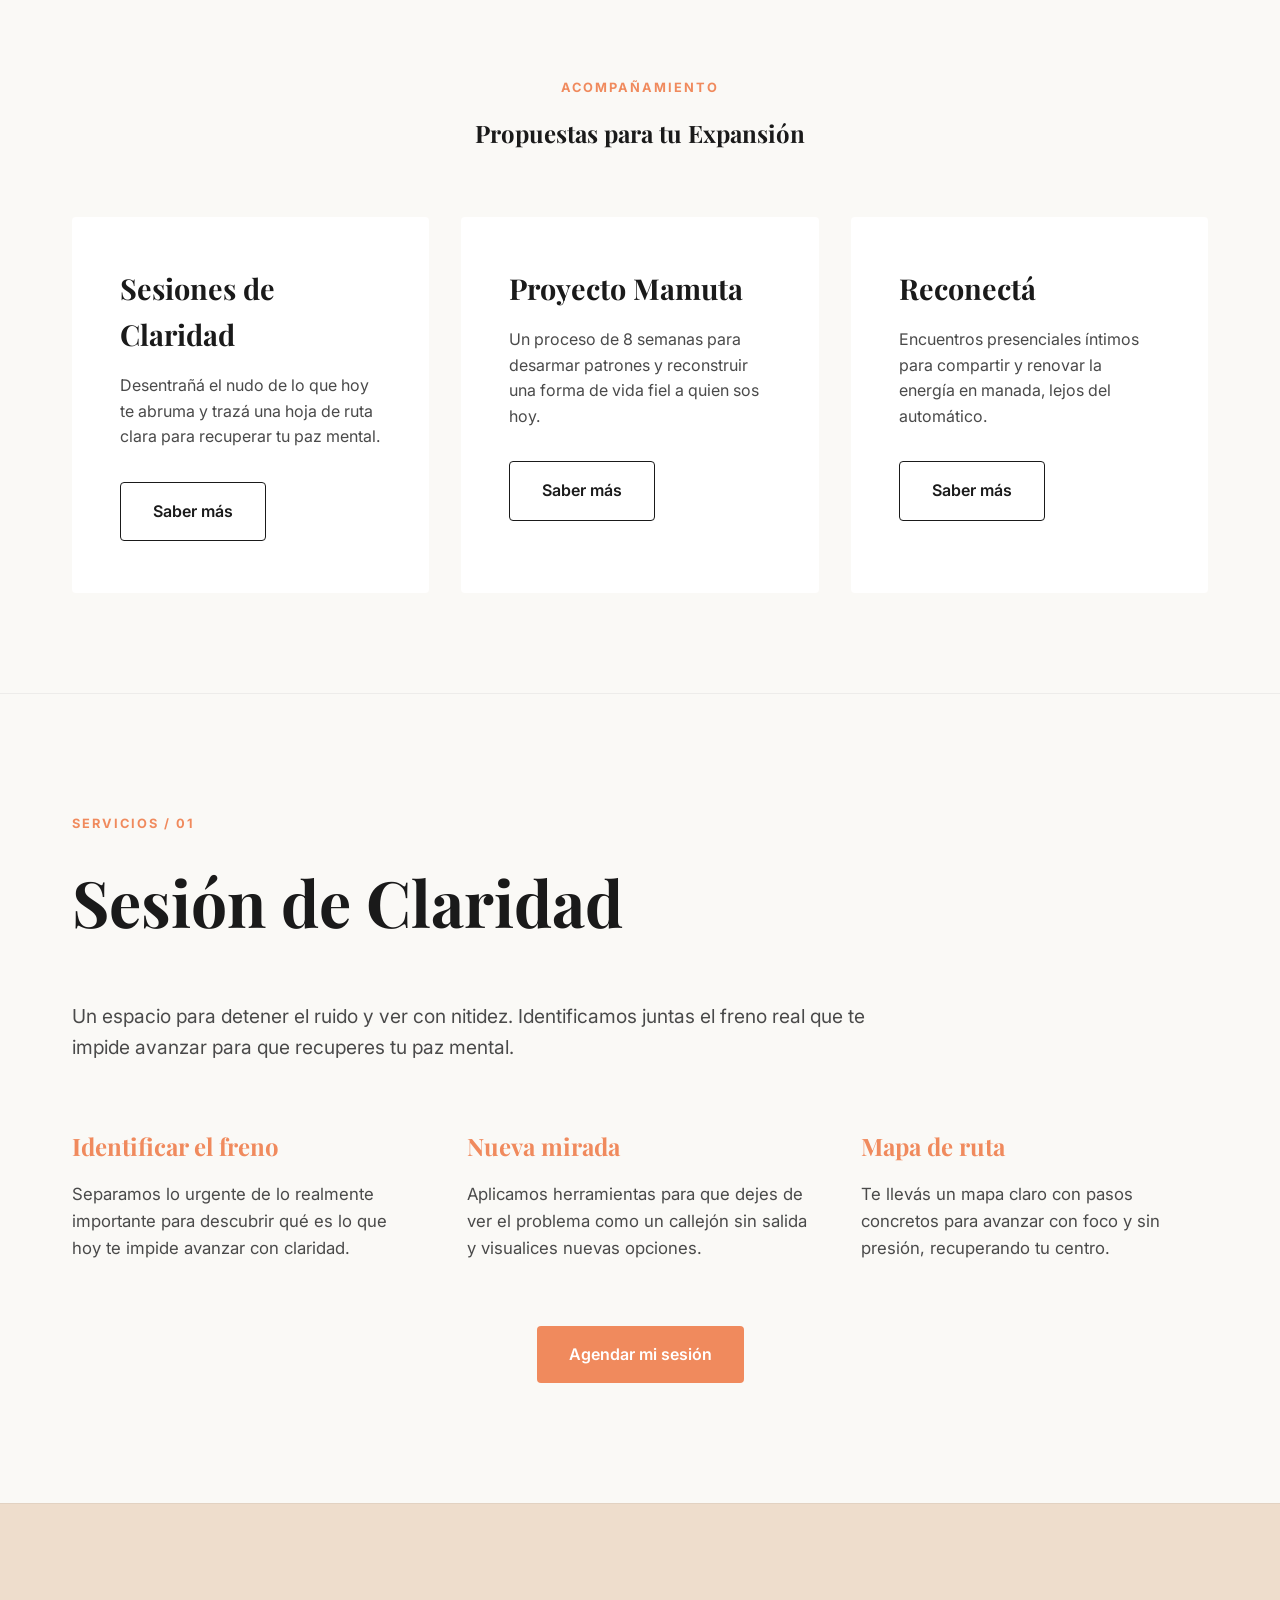
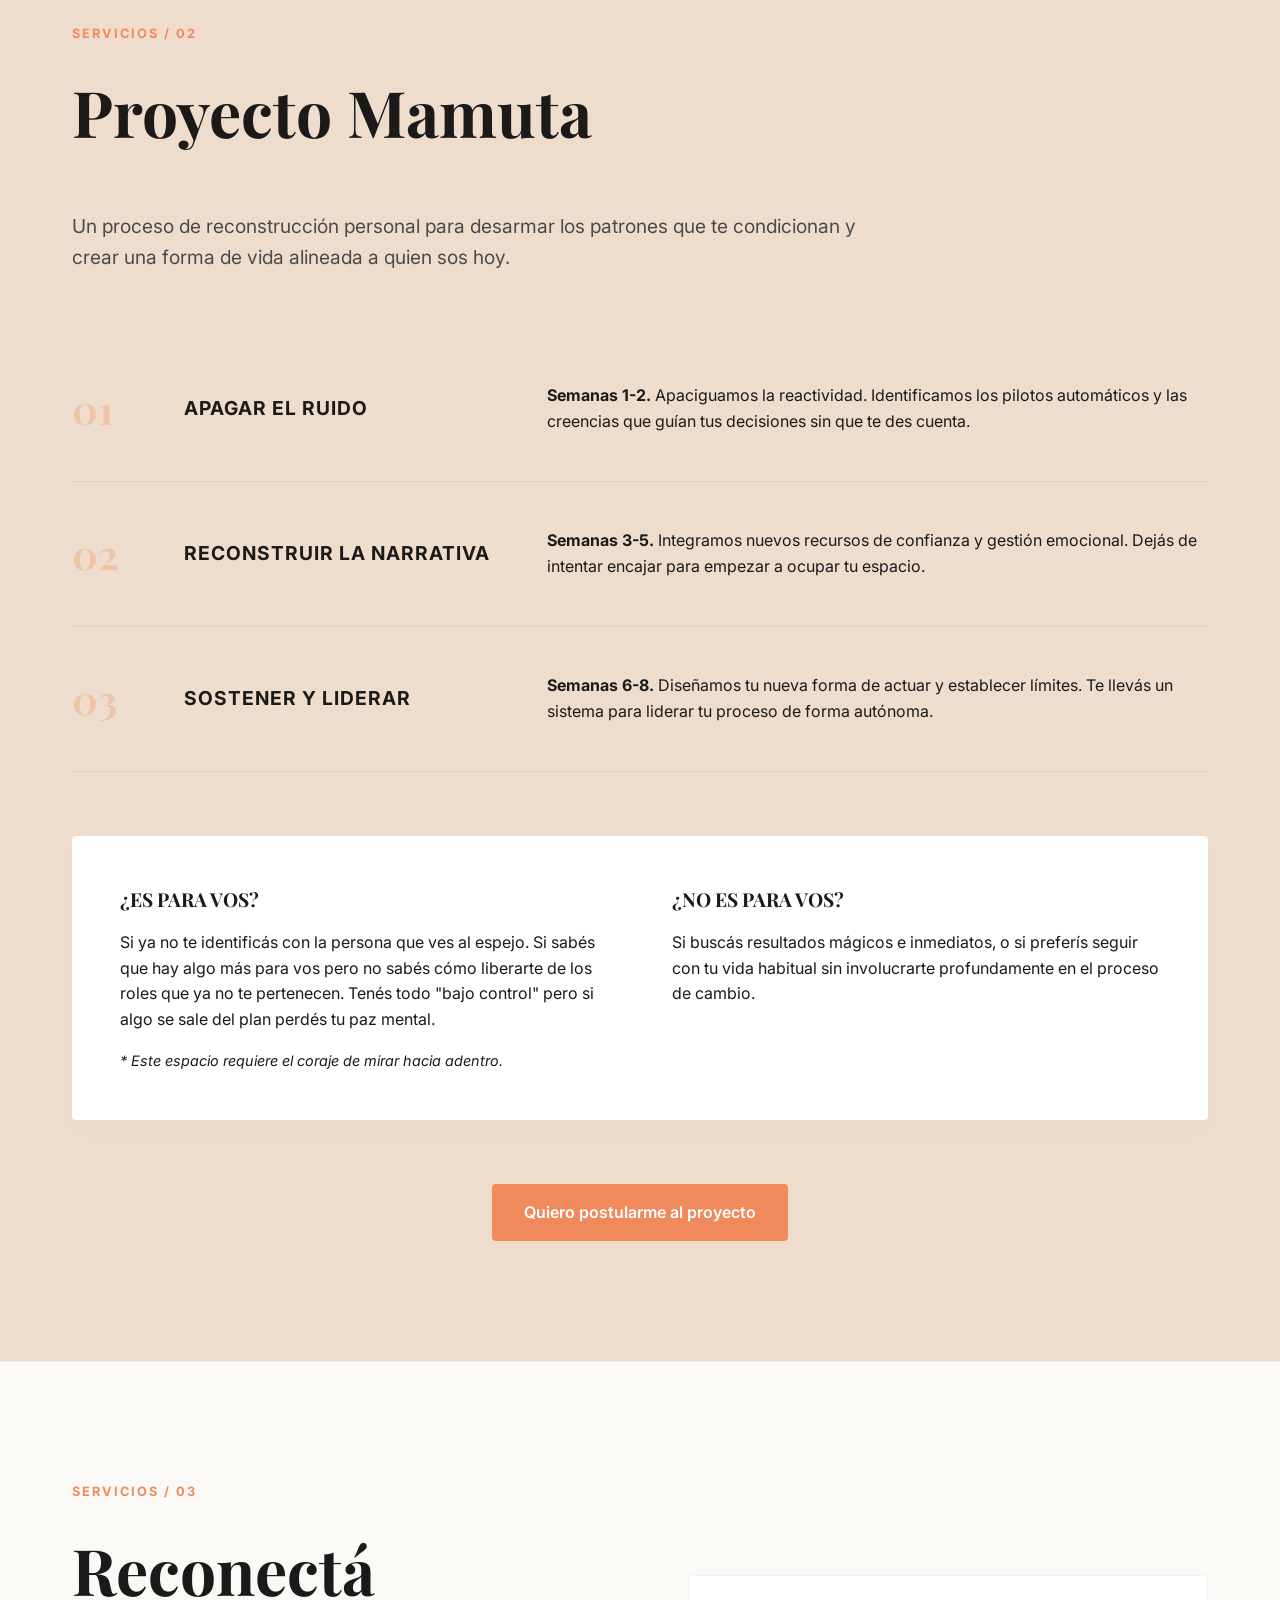
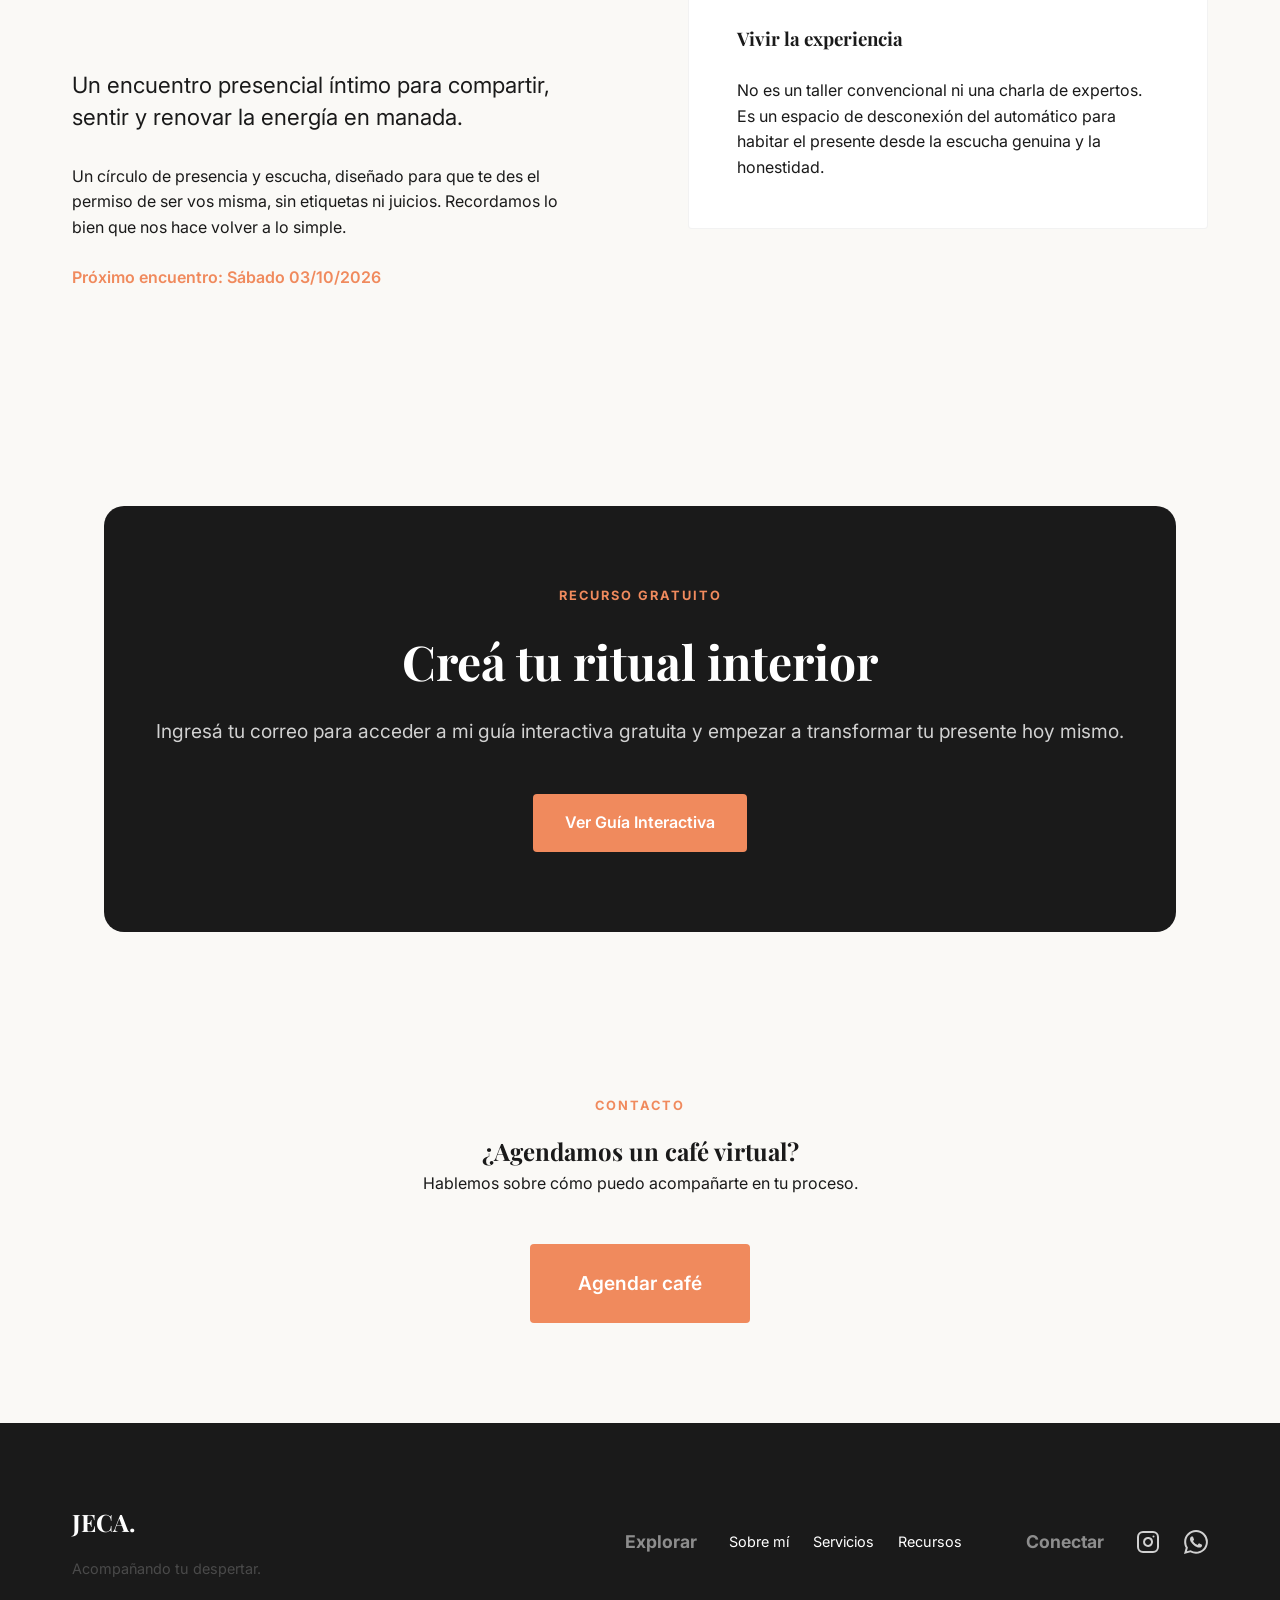
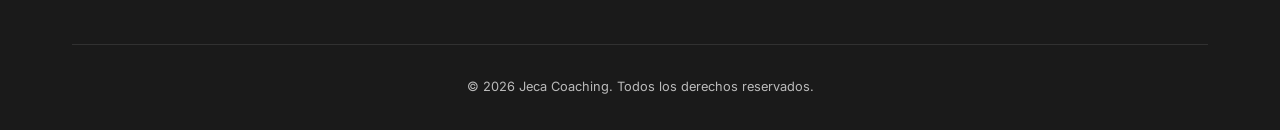
==== commit 735128df: "Correcciones de voseo, tildes y nuevo boton de guia" ====
--- a/index.html
+++ b/index.html
@@ -35,7 +35,10 @@
                     <li><a href="#recursos">Recursos</a></li>
                     <li><a href="#contacto">Contacto</a></li>
                 </ul>
-                <a href="#contacto" class="btn btn-outline">Reservar Sesión</a>
+                <div style="display: flex; gap: 1rem; align-items: center;">
+                    <a href="#recursos" class="btn btn-primary" style="background-color: var(--accent-color); border-color: var(--accent-color); color: white;">Descargar guía</a>
+                    <a href="#contacto" class="btn btn-outline">Reservar Sesión</a>
+                </div>
             </nav>
         </div>
     </header>
@@ -48,8 +51,8 @@
                     <div class="hero-text" data-reveal>
                         <span class="section-tag">Coaching Profesional</span>
                         <h1>Reconecta con tu identidad.</h1>
-                        <p>Transita tu vida con confianza y propósito, encontrando el equilibrio entre quien eres y el
-                            rol que habitas. Es momento de salir del piloto automático.</p>
+                        <p>Transitá tu vida con confianza y propósito, encontrando el equilibrio entre quien sos y el
+                            rol que habitás. Es momento de salir del piloto automático.</p>
                         <div class="hero-btns">
                             <a href="#servicios" class="btn btn-primary">Ver Servicios</a>
                             <a href="#sobre-mi" class="btn btn-outline" style="margin-left: 1rem;">Conocerme</a>
@@ -72,7 +75,7 @@
                         <p>Acompaño a mujeres a redescubrir su <strong>brújula interior</strong>. Creo firmemente que
                             ninguna mujer debería atravesar sus cambios de identidad en soledad o en modo supervivencia.
                         </p>
-                        <blockquote>"Tu identidad es el cimiento de todas tus decisiones. Cuando te conoces, el mundo se
+                        <blockquote>"Tu identidad es el cimiento de todas tus decisiones. Cuando te conocés, el mundo se
                             ordena."</blockquote>
                         <p>Mi enfoque combina la calidez humana con herramientas profesionales para ayudarte a habitar
                             tu presente con mayor claridad.</p>
@@ -176,7 +179,7 @@
                 <div class="program-meta" data-reveal>
                     <div>
                         <h4>¿Es para vos?</h4>
-                        <p>Si ya no te identificás con la persona que ves al espejo. Si sabés que hay algo más para vos pero no sabés cómo liberarte de los roles que ya no te pertenecen. Tenés todo "bajo control" pero si algo se sale del plan pierdes tu paz mental.</p>
+                        <p>Si ya no te identificás con la persona que ves al espejo. Si sabés que hay algo más para vos pero no sabés cómo liberarte de los roles que ya no te pertenecen. Tenés todo "bajo control" pero si algo se sale del plan perdés tu paz mental.</p>
                         <p style="margin-top: 1rem; font-style: italic; font-size: 0.9rem;">* Este espacio requiere el coraje de mirar hacia adentro.</p>
                     </div>
                     <div>
@@ -216,8 +219,8 @@
         <section id="recursos" class="container">
             <div class="lead-magnet" data-reveal>
                 <span class="section-tag" style="color: var(--accent-color)">Recurso Gratuito</span>
-                <h2>Crea tu ritual interior</h2>
-                <p>Ingresa tu correo para acceder a mi guía interactiva gratuita y empezar a transformar tu presente hoy mismo.</p>
+                <h2>Creá tu ritual interior</h2>
+                <p>Ingresá tu correo para acceder a mi guía interactiva gratuita y empezar a transformar tu presente hoy mismo.</p>
                 <div style="margin-top: 2rem;">
                     <a href="javascript:void(0)" class="btn btn-primary" id="openGuideModal">Ver Guía Interactiva</a>
                 </div>
@@ -295,7 +298,7 @@
         <div class="modal-content" style="max-width: 500px; text-align: center;">
             <span class="close-modal" id="closeGuideModal">&times;</span>
             <h2 style="font-family: var(--font-heading); margin-bottom: 1.5rem;">Acceso a la Guía</h2>
-            <p style="margin-bottom: 2rem; color: var(--text-secondary);">Por favor, ingresa tu correo electrónico para desbloquear tu guía interactiva.</p>
+            <p style="margin-bottom: 2rem; color: var(--text-secondary);">Por favor, ingresá tu correo electrónico para desbloquear tu guía interactiva.</p>
             
             <form id="guideAccessForm">
                 <div class="form-group">
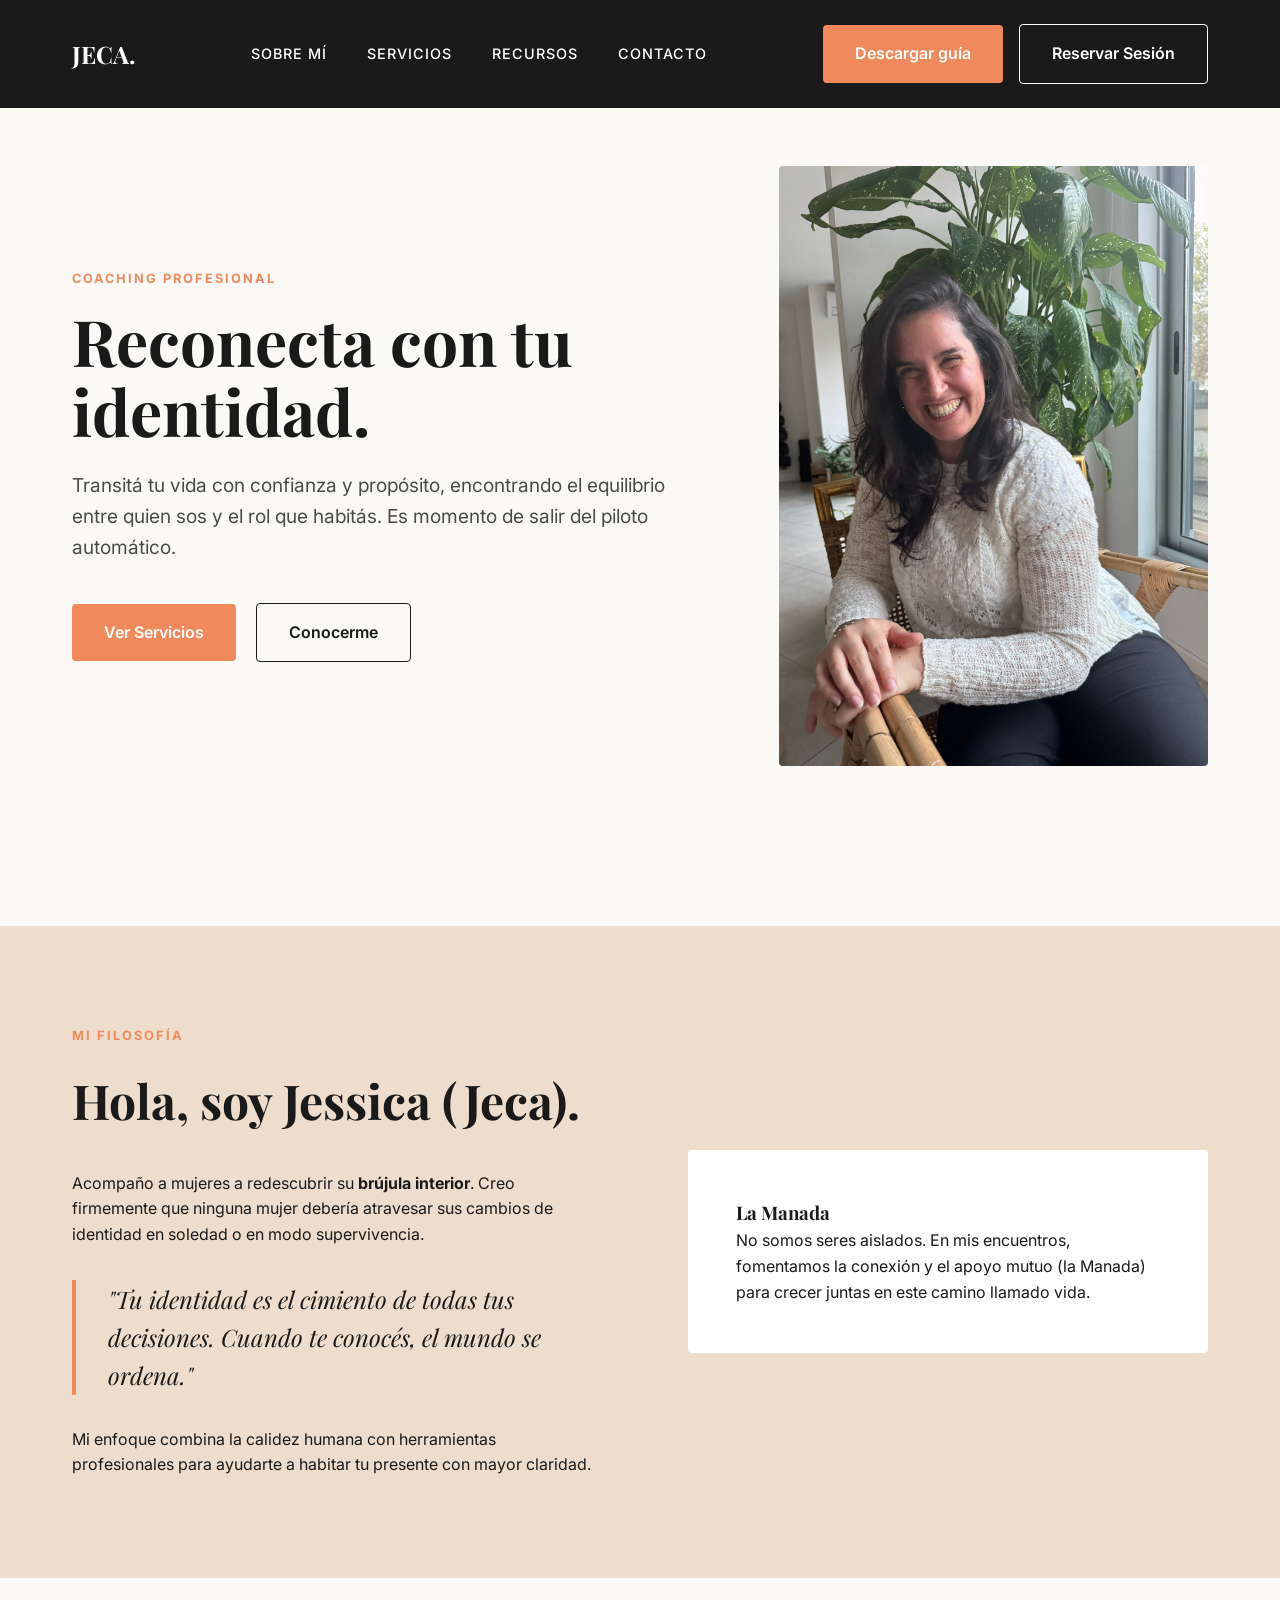
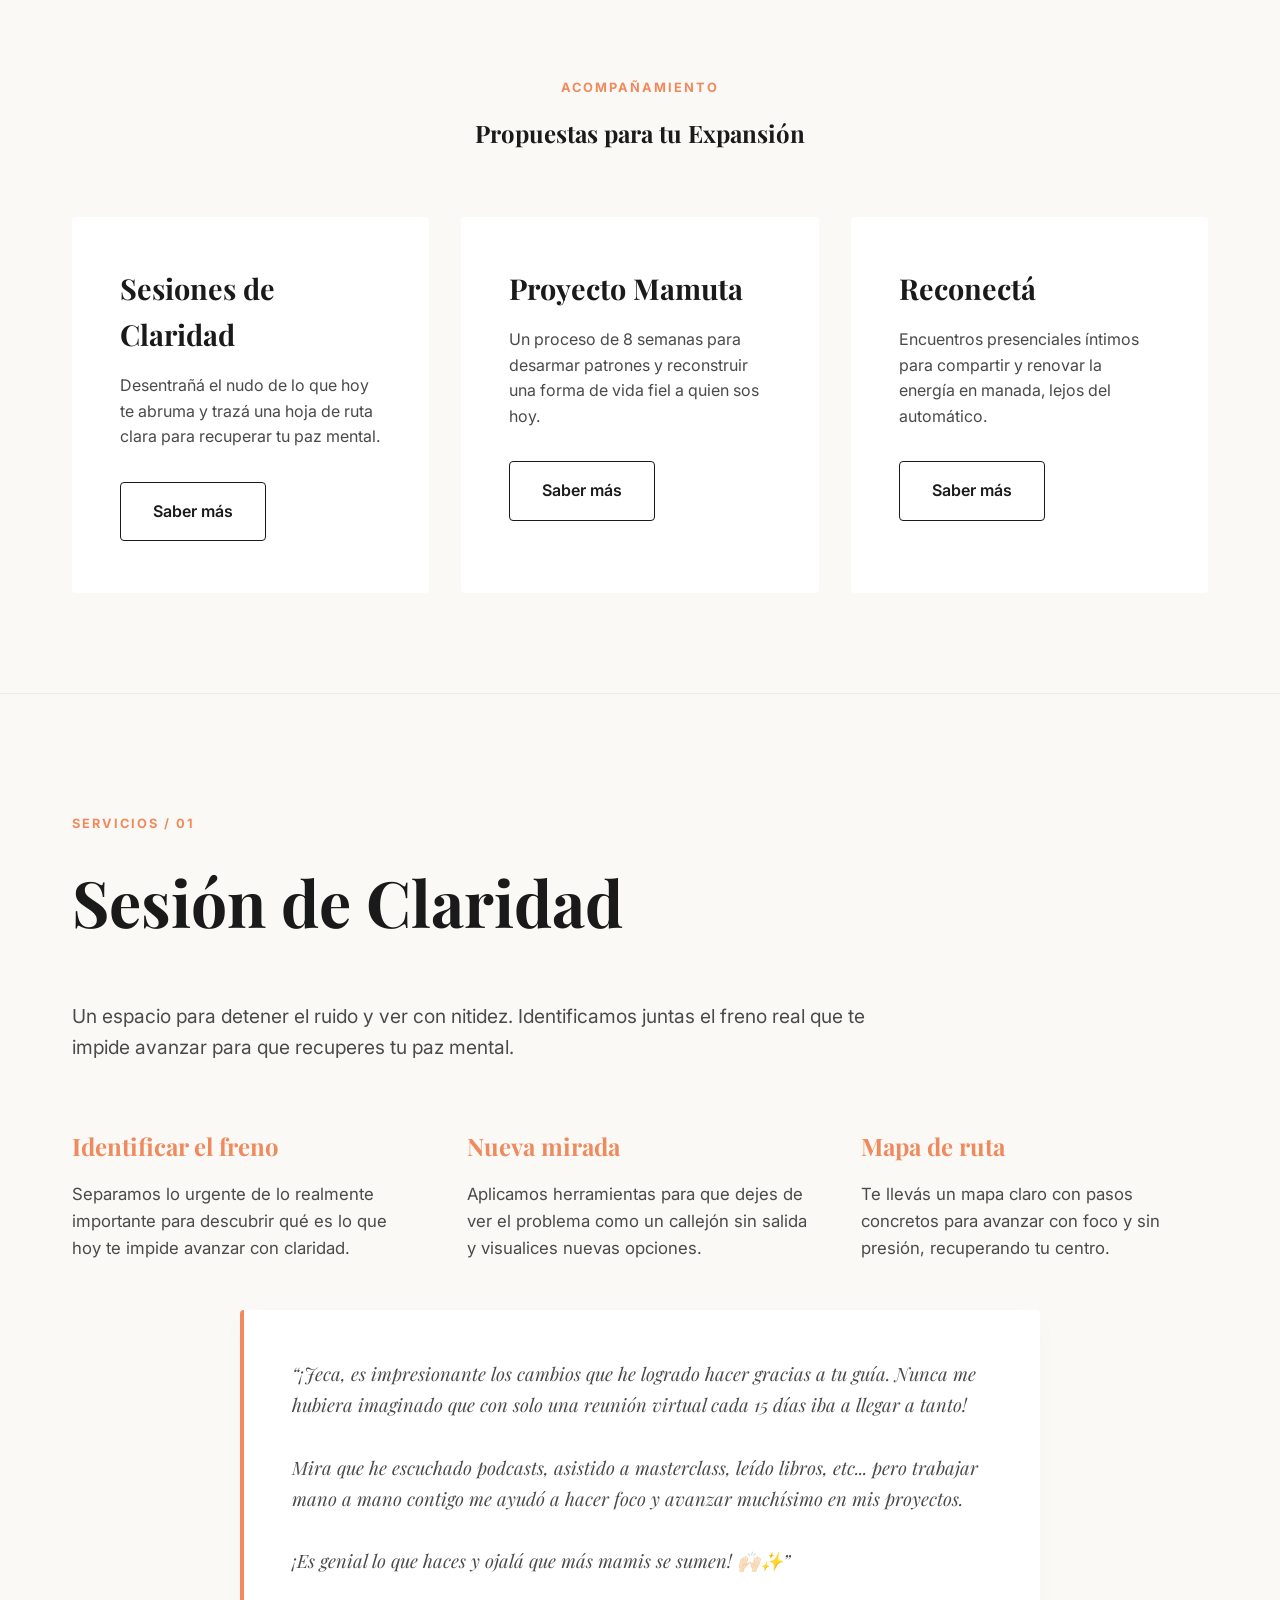
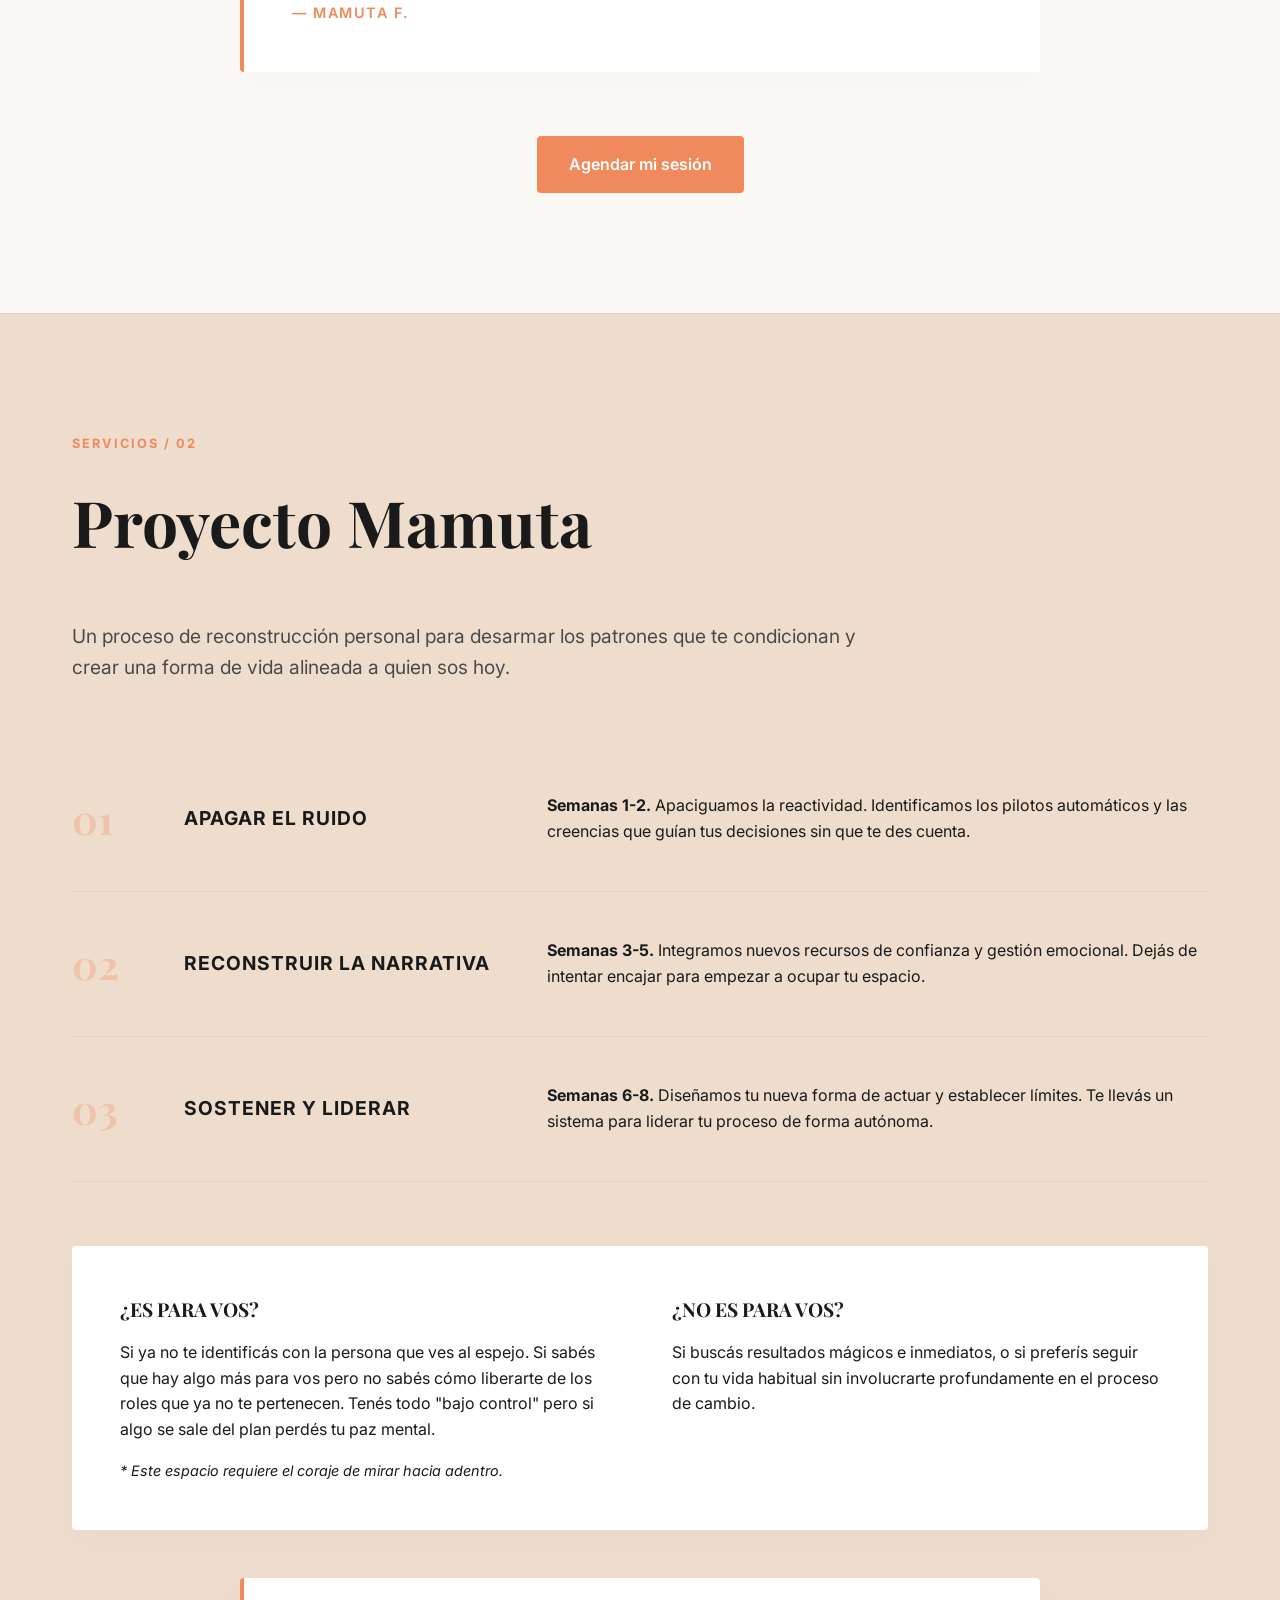
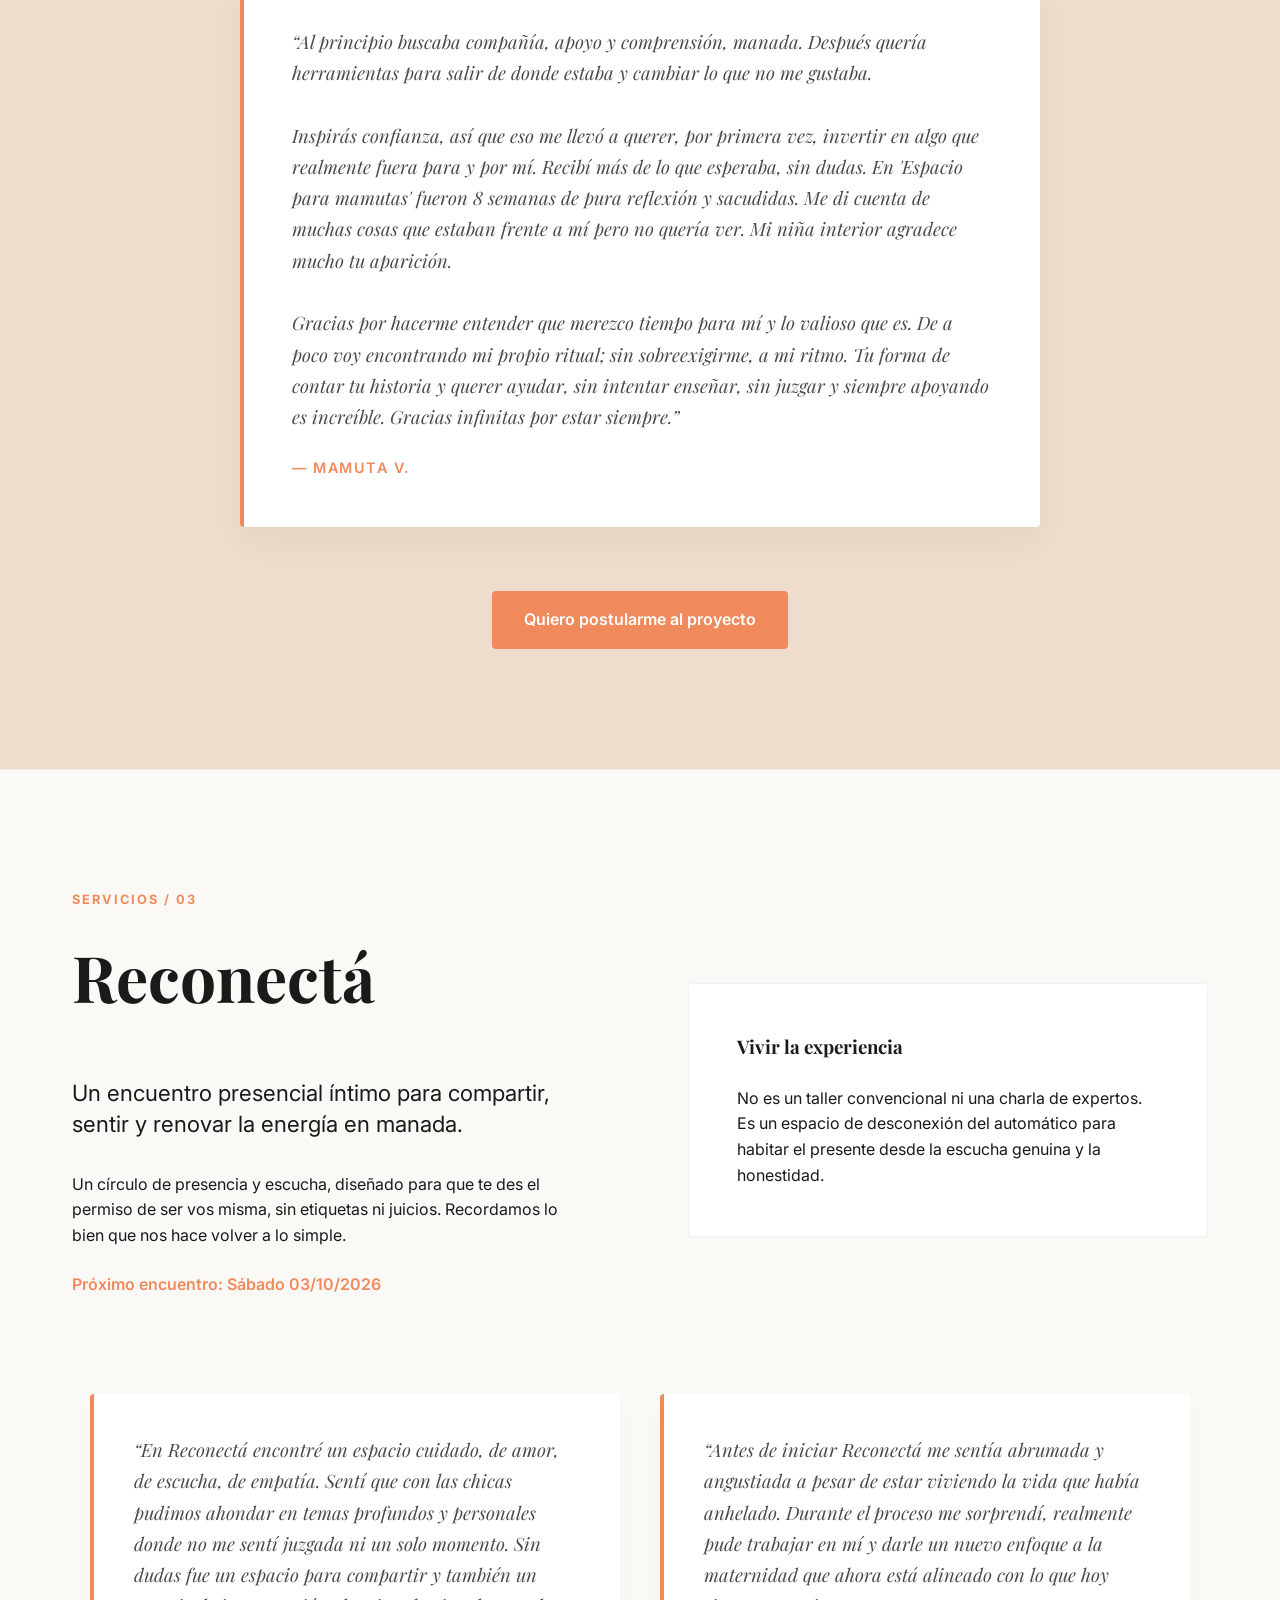
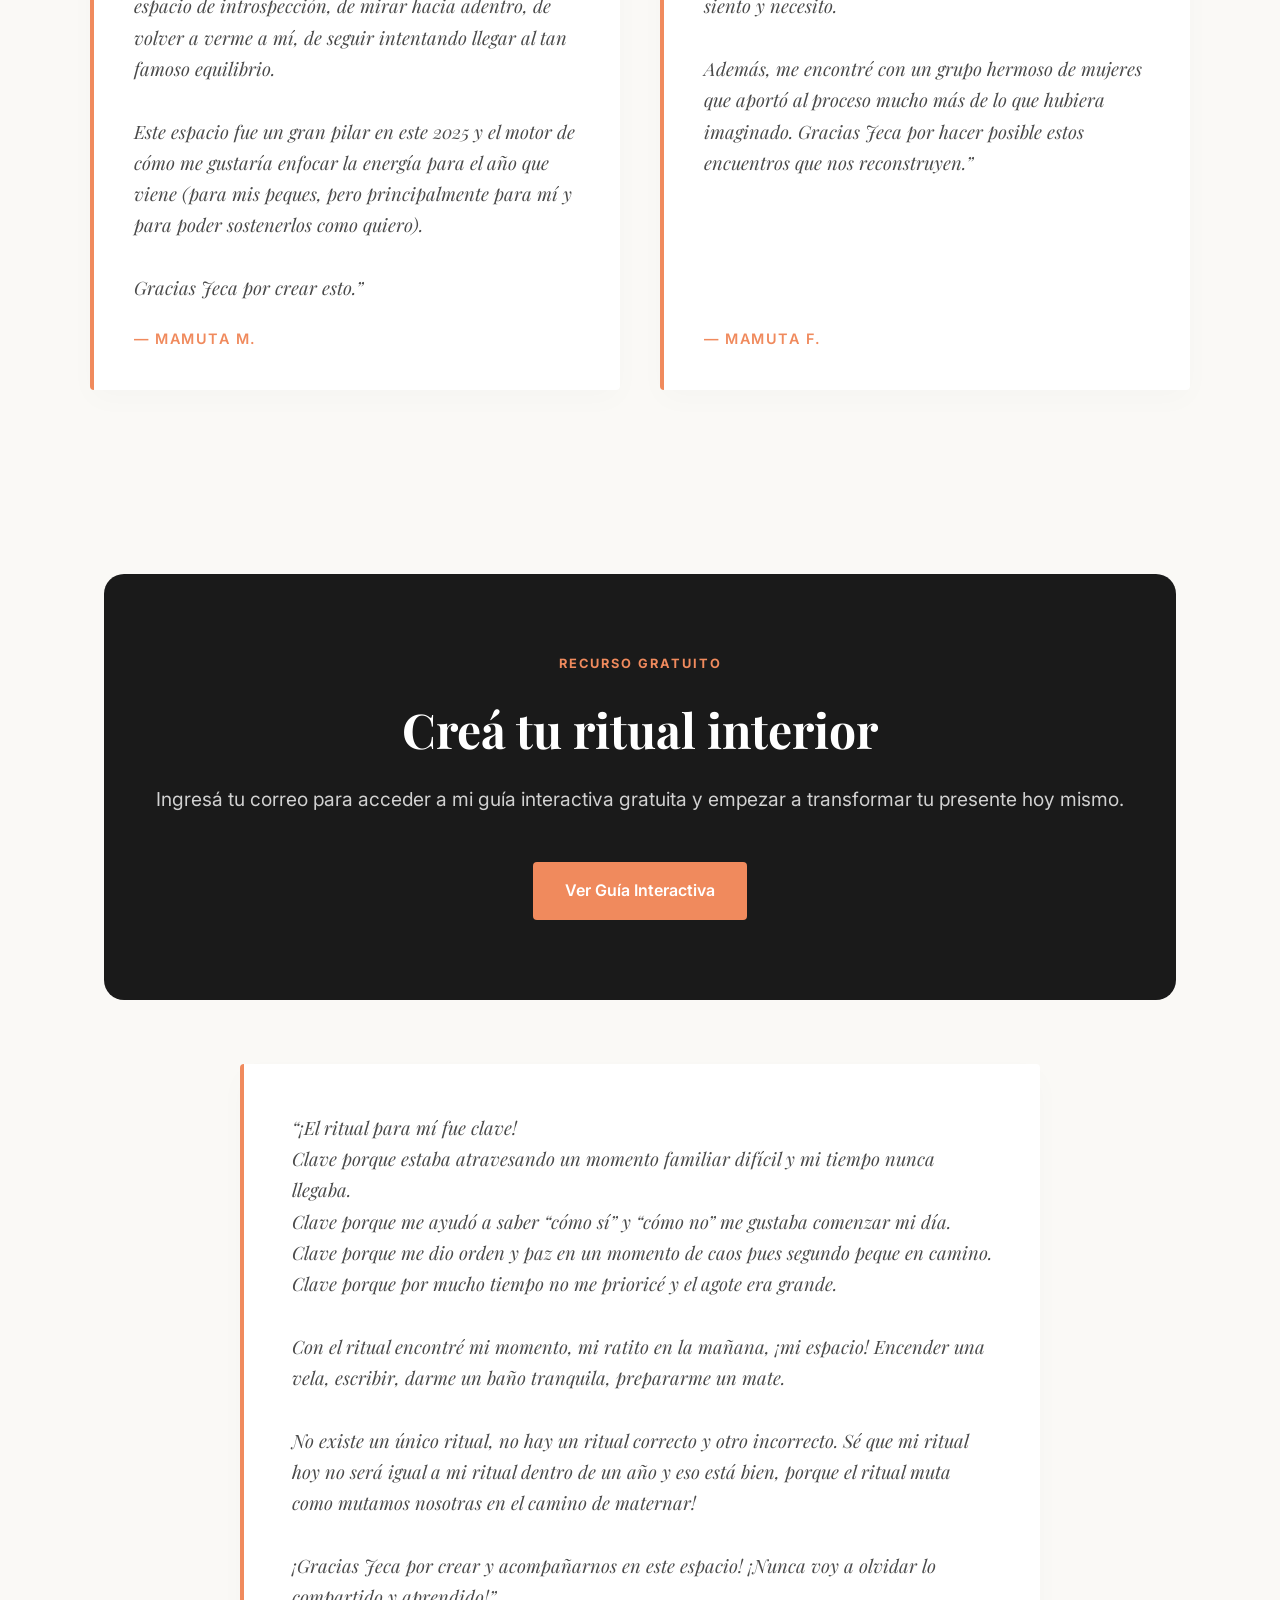
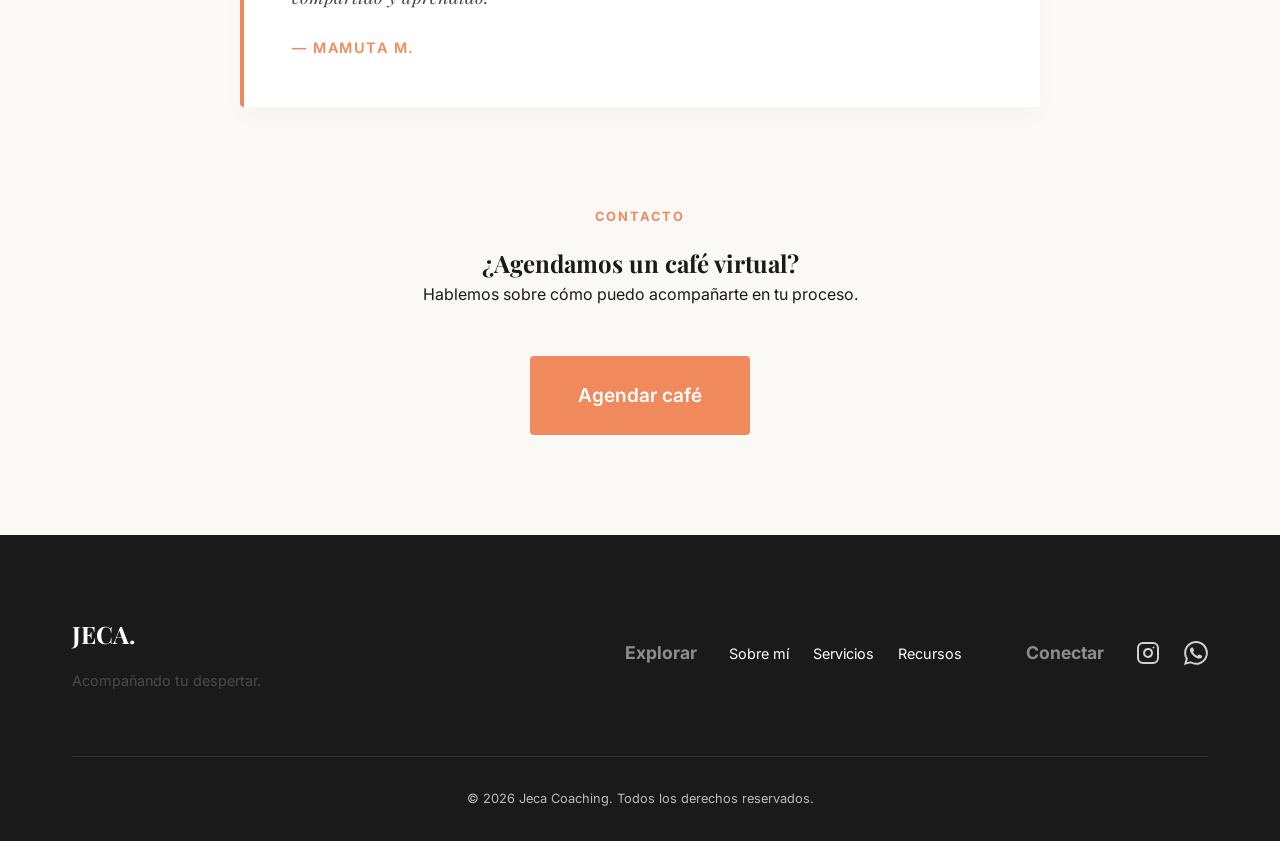
==== commit d843345e: "Contenido: Agregar testimonios de clientas y estilos visuales correspondientes" ====
--- a/index.html
+++ b/index.html
@@ -35,7 +35,7 @@
                     <li><a href="#recursos">Recursos</a></li>
                     <li><a href="#contacto">Contacto</a></li>
                 </ul>
-                <div style="display: flex; gap: 1rem; align-items: center;">
+                <div class="header-btns" style="display: flex; gap: 1rem; align-items: center;">
                     <a href="#recursos" class="btn btn-primary" style="background-color: var(--accent-color); border-color: var(--accent-color); color: white;">Descargar guía</a>
                     <a href="#contacto" class="btn btn-outline">Reservar Sesión</a>
                 </div>
@@ -143,6 +143,16 @@
                     </div>
                 </div>
 
+                <!-- Feedback -->
+                <div class="testimonial-single" data-reveal>
+                    <div class="testimonial-quote">“¡Jeca, es impresionante los cambios que he logrado hacer gracias a tu guía. Nunca me hubiera imaginado que con solo una reunión virtual cada 15 días iba a llegar a tanto!
+
+Mira que he escuchado podcasts, asistido a masterclass, leído libros, etc... pero trabajar mano a mano contigo me ayudó a hacer foco y avanzar muchísimo en mis proyectos.
+
+¡Es genial lo que haces y ojalá que más mamis se sumen! 🙌🏻✨”</div>
+                    <div class="testimonial-author">— Mamuta F.</div>
+                </div>
+
                 <div style="text-align: center; margin-top: 4rem;" data-reveal>
                     <a href="https://wa.me/59895276099?text=Hola%20Jeca,%20quiero%20agendar%20mi%20sesi%C3%B3n%20de%20claridad" target="_blank" class="btn btn-primary">Agendar mi sesión</a>
                 </div>
@@ -186,6 +196,16 @@
                         <h4>¿No es para vos?</h4>
                         <p>Si buscás resultados mágicos e inmediatos, o si preferís seguir con tu vida habitual sin involucrarte profundamente en el proceso de cambio.</p>
                     </div>
+                </div>
+
+                <!-- Feedback -->
+                <div class="testimonial-single" data-reveal>
+                    <div class="testimonial-quote">“Al principio buscaba compañía, apoyo y comprensión, manada. Después quería herramientas para salir de donde estaba y cambiar lo que no me gustaba.
+
+Inspirás confianza, así que eso me llevó a querer, por primera vez, invertir en algo que realmente fuera para y por mí. Recibí más de lo que esperaba, sin dudas. En 'Espacio para mamutas' fueron 8 semanas de pura reflexión y sacudidas. Me di cuenta de muchas cosas que estaban frente a mí pero no quería ver. Mi niña interior agradece mucho tu aparición.
+
+Gracias por hacerme entender que merezco tiempo para mí y lo valioso que es. De a poco voy encontrando mi propio ritual; sin sobreexigirme, a mi ritmo. Tu forma de contar tu historia y querer ayudar, sin intentar enseñar, sin juzgar y siempre apoyando es increíble. Gracias infinitas por estar siempre.”</div>
+                    <div class="testimonial-author">— Mamuta V.</div>
                 </div>
 
                 <div style="text-align: center; margin-top: 4rem;" data-reveal>
@@ -210,6 +230,24 @@
                         data-reveal>
                         <h3 class="serif" style="margin-bottom: 1.5rem;">Vivir la experiencia</h3>
                         <p>No es un taller convencional ni una charla de expertos. Es un espacio de desconexión del automático para habitar el presente desde la escucha genuina y la honestidad.</p>
+                    </div>
+                </div>
+
+                <!-- Feedbacks -->
+                <div class="testimonials-grid" data-reveal>
+                    <div class="testimonial-card">
+                        <div class="testimonial-quote">“En Reconectá encontré un espacio cuidado, de amor, de escucha, de empatía. Sentí que con las chicas pudimos ahondar en temas profundos y personales donde no me sentí juzgada ni un solo momento. Sin dudas fue un espacio para compartir y también un espacio de introspección, de mirar hacia adentro, de volver a verme a mí, de seguir intentando llegar al tan famoso equilibrio.
+
+Este espacio fue un gran pilar en este 2025 y el motor de cómo me gustaría enfocar la energía para el año que viene (para mis peques, pero principalmente para mí y para poder sostenerlos como quiero).
+
+Gracias Jeca por crear esto.”</div>
+                        <div class="testimonial-author">— Mamuta M.</div>
+                    </div>
+                    <div class="testimonial-card">
+                        <div class="testimonial-quote">“Antes de iniciar Reconectá me sentía abrumada y angustiada a pesar de estar viviendo la vida que había anhelado. Durante el proceso me sorprendí, realmente pude trabajar en mí y darle un nuevo enfoque a la maternidad que ahora está alineado con lo que hoy siento y necesito.
+
+Además, me encontré con un grupo hermoso de mujeres que aportó al proceso mucho más de lo que hubiera imaginado. Gracias Jeca por hacer posible estos encuentros que nos reconstruyen.”</div>
+                        <div class="testimonial-author">— Mamuta F.</div>
                     </div>
                 </div>
             </div>
@@ -224,6 +262,22 @@
                 <div style="margin-top: 2rem;">
                     <a href="javascript:void(0)" class="btn btn-primary" id="openGuideModal">Ver Guía Interactiva</a>
                 </div>
+            </div>
+
+            <!-- Feedback -->
+            <div class="testimonial-single" data-reveal>
+                <div class="testimonial-quote">“¡El ritual para mí fue clave!
+Clave porque estaba atravesando un momento familiar difícil y mi tiempo nunca llegaba.
+Clave porque me ayudó a saber “cómo sí” y “cómo no” me gustaba comenzar mi día.
+Clave porque me dio orden y paz en un momento de caos pues segundo peque en camino.
+Clave porque por mucho tiempo no me prioricé y el agote era grande.
+
+Con el ritual encontré mi momento, mi ratito en la mañana, ¡mi espacio! Encender una vela, escribir, darme un baño tranquila, prepararme un mate.
+
+No existe un único ritual, no hay un ritual correcto y otro incorrecto. Sé que mi ritual hoy no será igual a mi ritual dentro de un año y eso está bien, porque el ritual muta como mutamos nosotras en el camino de maternar!
+
+¡Gracias Jeca por crear y acompañarnos en este espacio! ¡Nunca voy a olvidar lo compartido y aprendido!”</div>
+                <div class="testimonial-author">— Mamuta M.</div>
             </div>
         </section>
 
--- a/style.css
+++ b/style.css
@@ -485,6 +485,15 @@
         padding: 0 1.2rem;
     }
 
+    .header-btns {
+        gap: 0.5rem !important;
+    }
+
+    .header-btns .btn {
+        padding: 0.5rem 0.8rem;
+        font-size: 0.75rem;
+    }
+
     section, .service-details {
         padding: 60px 0;
     }
@@ -694,3 +703,78 @@
         border-radius: 0;
     }
 }
+
+/* Testimonials Styling */
+.testimonial-single {
+    max-width: 800px;
+    margin: 3rem auto 0 auto;
+    padding: 3rem;
+    background: var(--white);
+    border-radius: var(--border-radius);
+    box-shadow: 0 10px 30px rgba(0, 0, 0, 0.02);
+    border-left: 4px solid var(--accent-color);
+    position: relative;
+    text-align: left;
+}
+
+#transformacion .testimonial-single {
+    background: var(--white);
+    box-shadow: 0 15px 35px rgba(0, 0, 0, 0.04);
+}
+
+.testimonials-grid {
+    display: grid;
+    grid-template-columns: 1fr 1fr;
+    gap: 2.5rem;
+    max-width: 1100px;
+    margin: 4rem auto 0 auto;
+    text-align: left;
+}
+
+.testimonial-card {
+    background: var(--white);
+    padding: 2.5rem;
+    border-radius: var(--border-radius);
+    box-shadow: 0 10px 30px rgba(0, 0, 0, 0.02);
+    border-left: 4px solid var(--accent-color);
+    position: relative;
+    display: flex;
+    flex-direction: column;
+    justify-content: space-between;
+}
+
+.testimonial-quote {
+    font-family: var(--font-heading);
+    font-size: 1.15rem;
+    font-style: italic;
+    line-height: 1.7;
+    color: var(--text-secondary);
+    margin-bottom: 1.5rem;
+    white-space: pre-line;
+}
+
+.testimonial-author {
+    font-family: var(--font-body);
+    font-size: 0.9rem;
+    font-weight: 600;
+    text-transform: uppercase;
+    letter-spacing: 1.5px;
+    color: var(--accent-color);
+    margin-top: auto;
+}
+
+/* Adjustments for smaller screens */
+@media (max-width: 768px) {
+    .testimonials-grid {
+        grid-template-columns: 1fr;
+        gap: 1.5rem;
+    }
+    
+    .testimonial-single, .testimonial-card {
+        padding: 2rem 1.5rem;
+    }
+    
+    .testimonial-quote {
+        font-size: 1.05rem;
+    }
+}
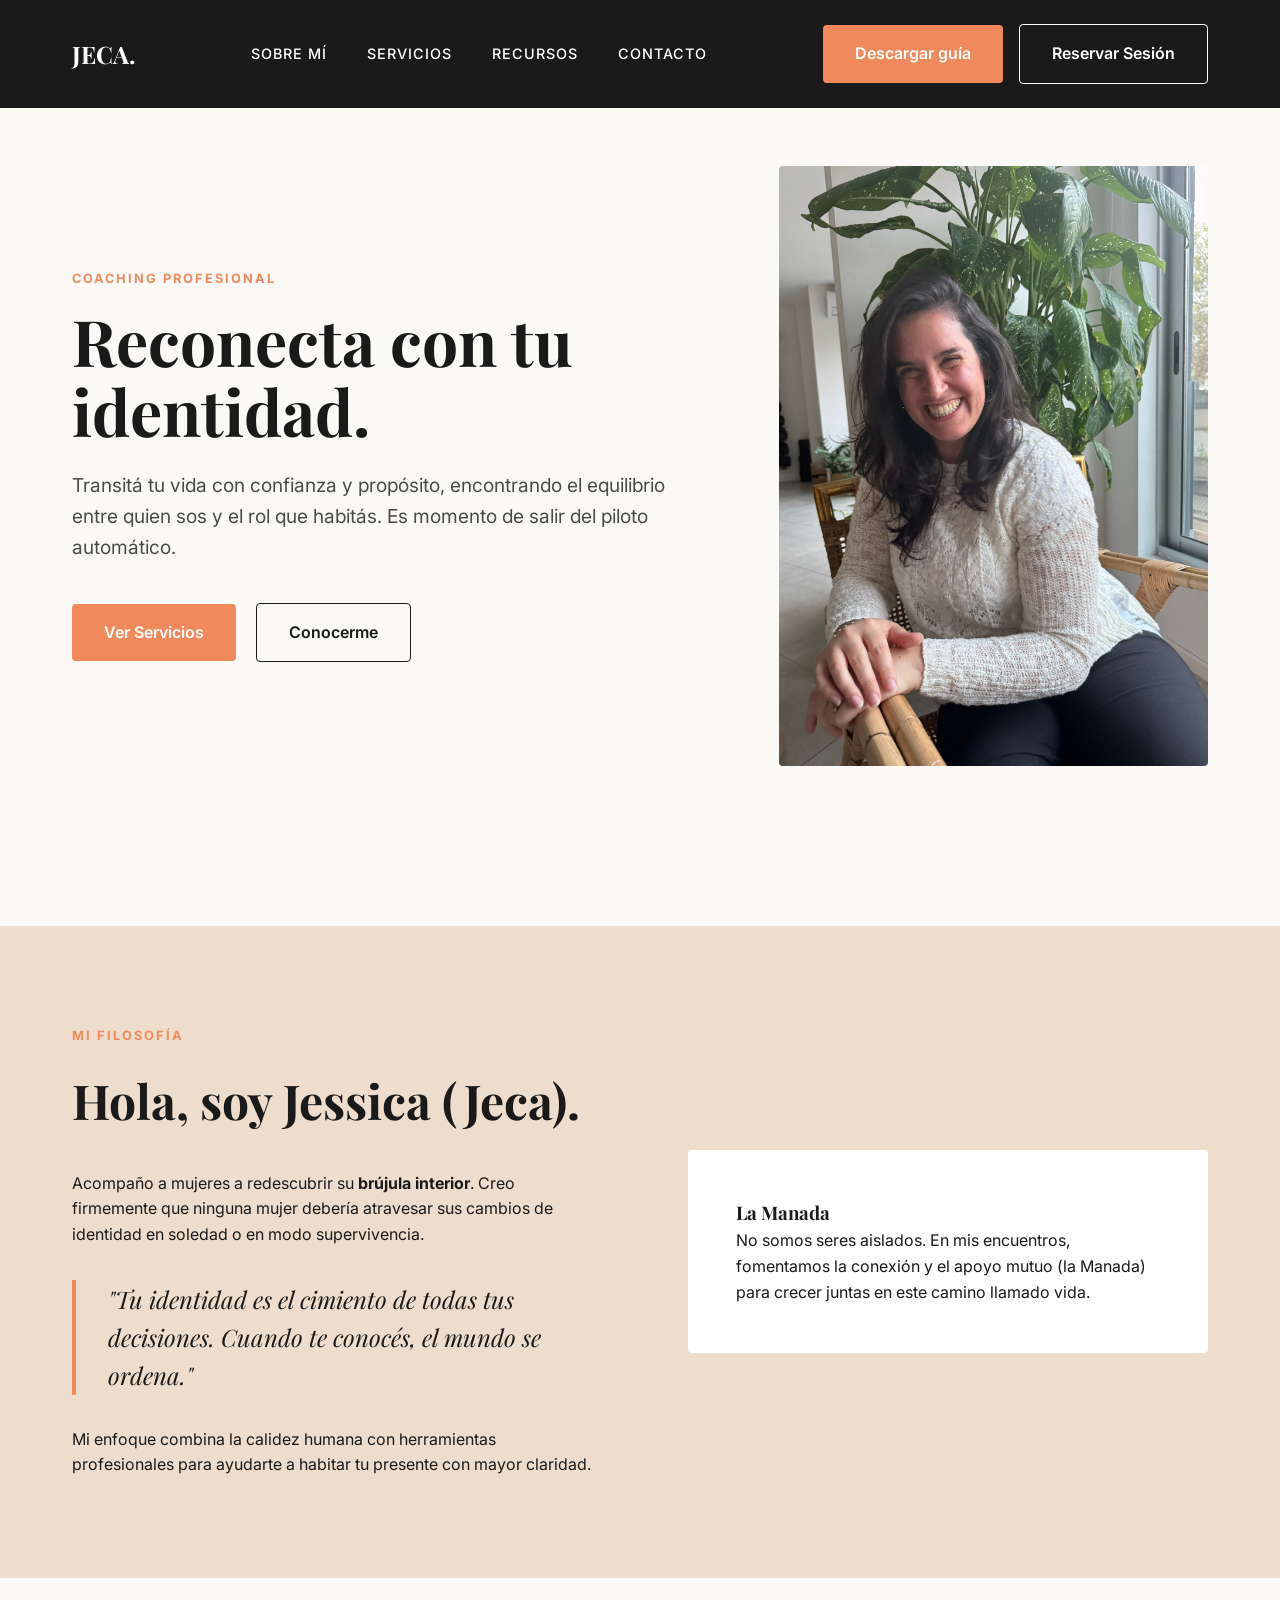
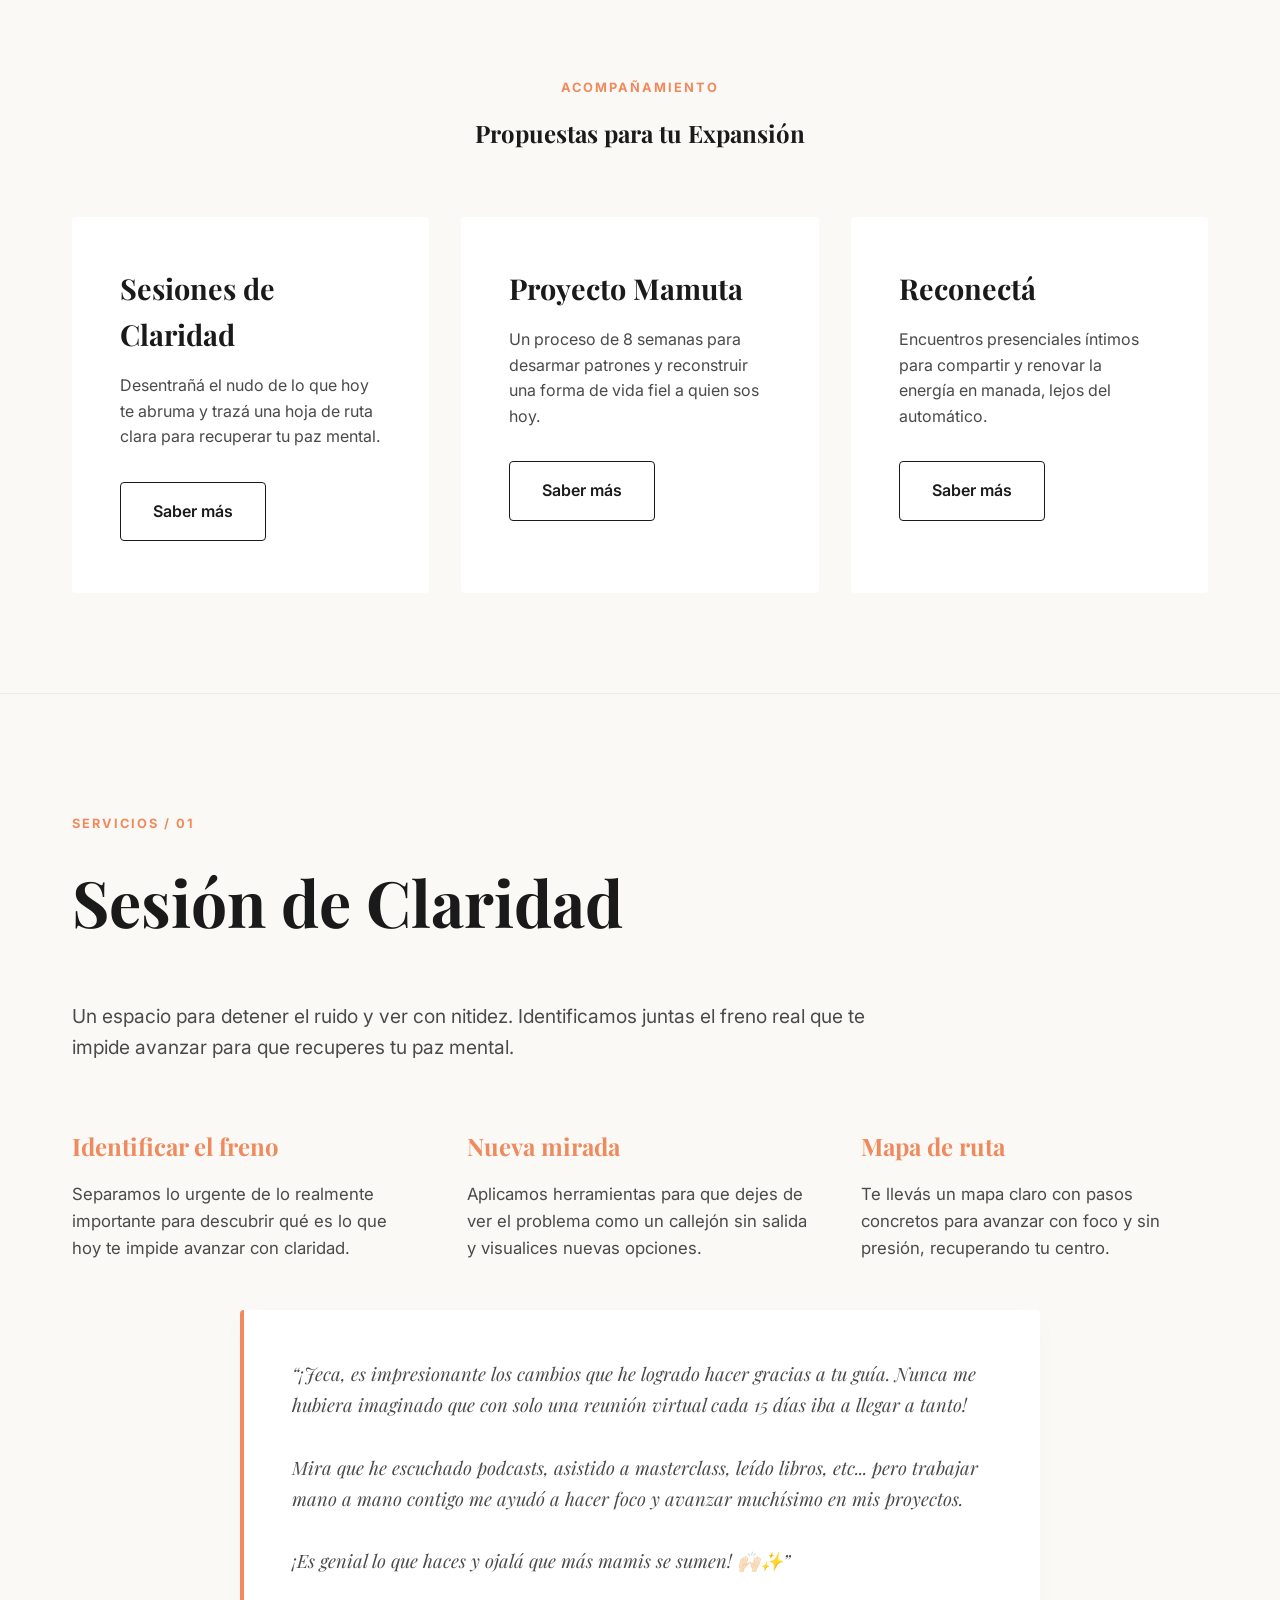
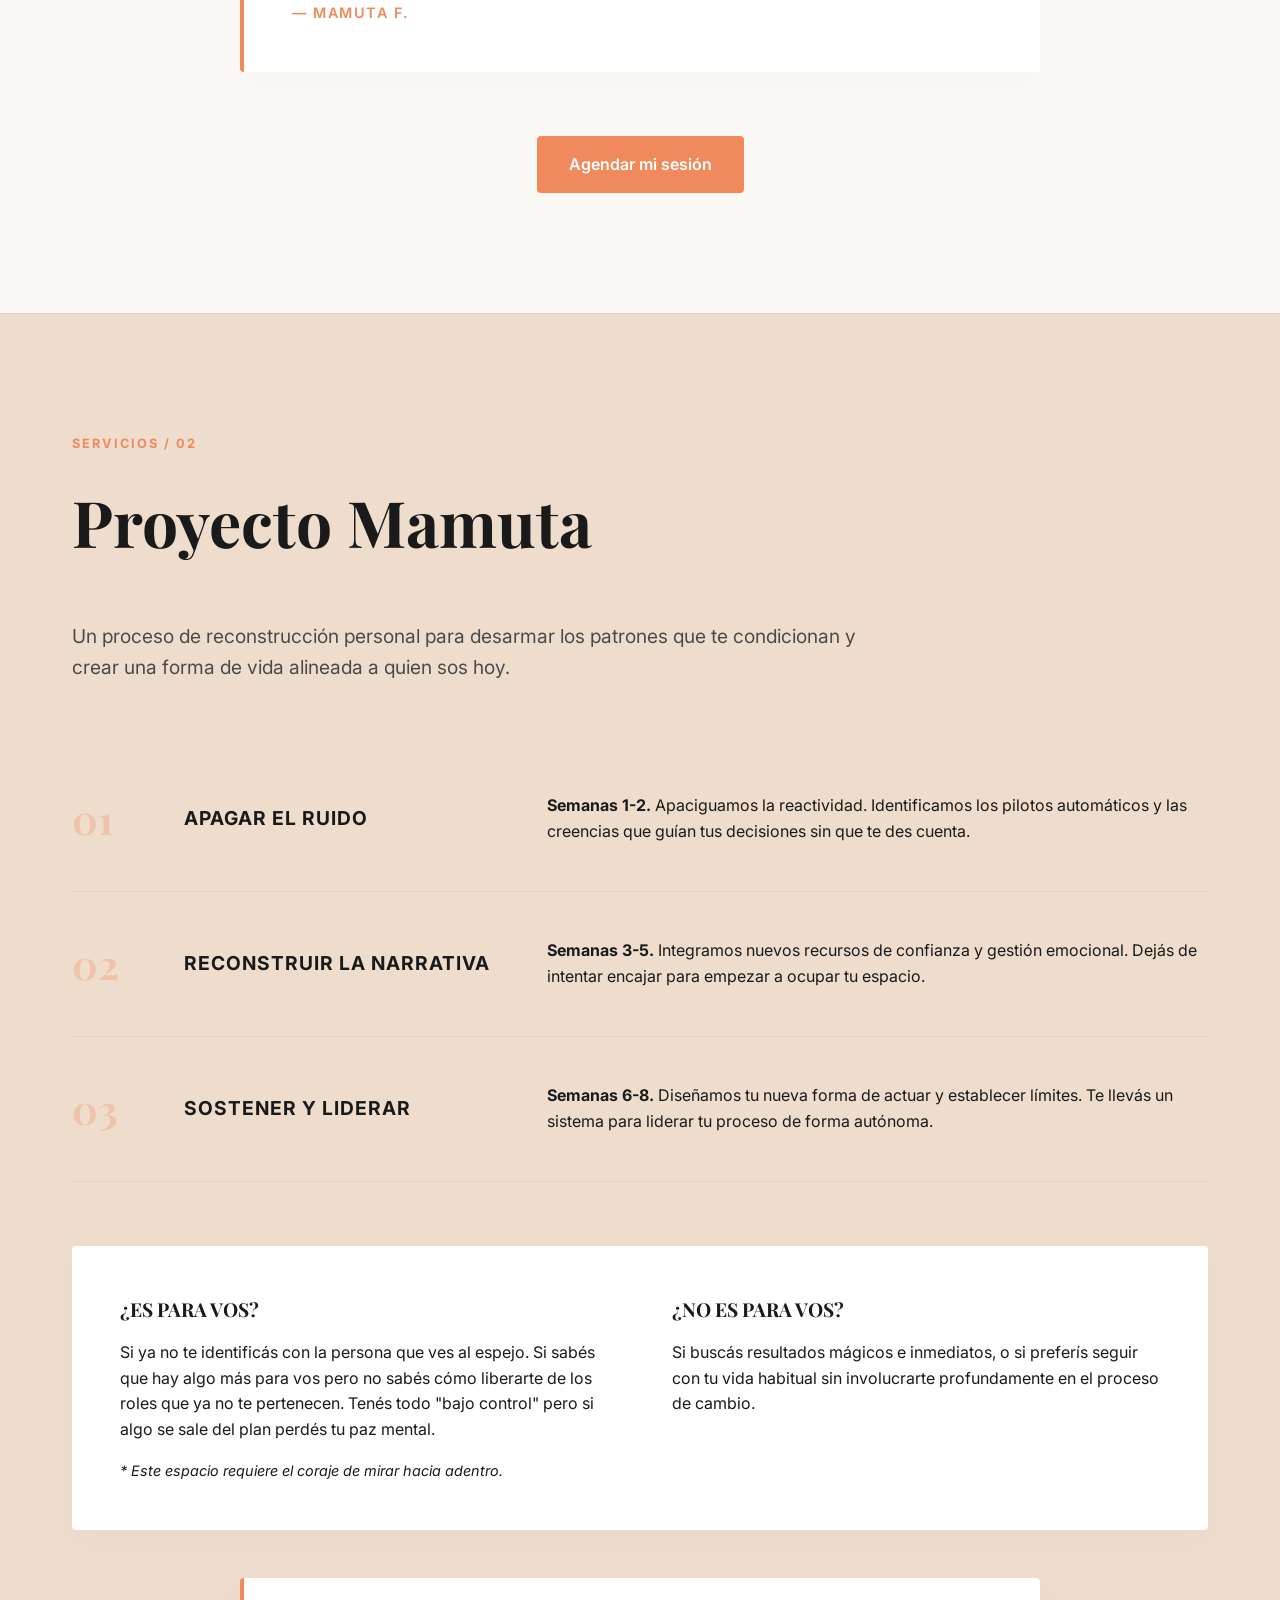
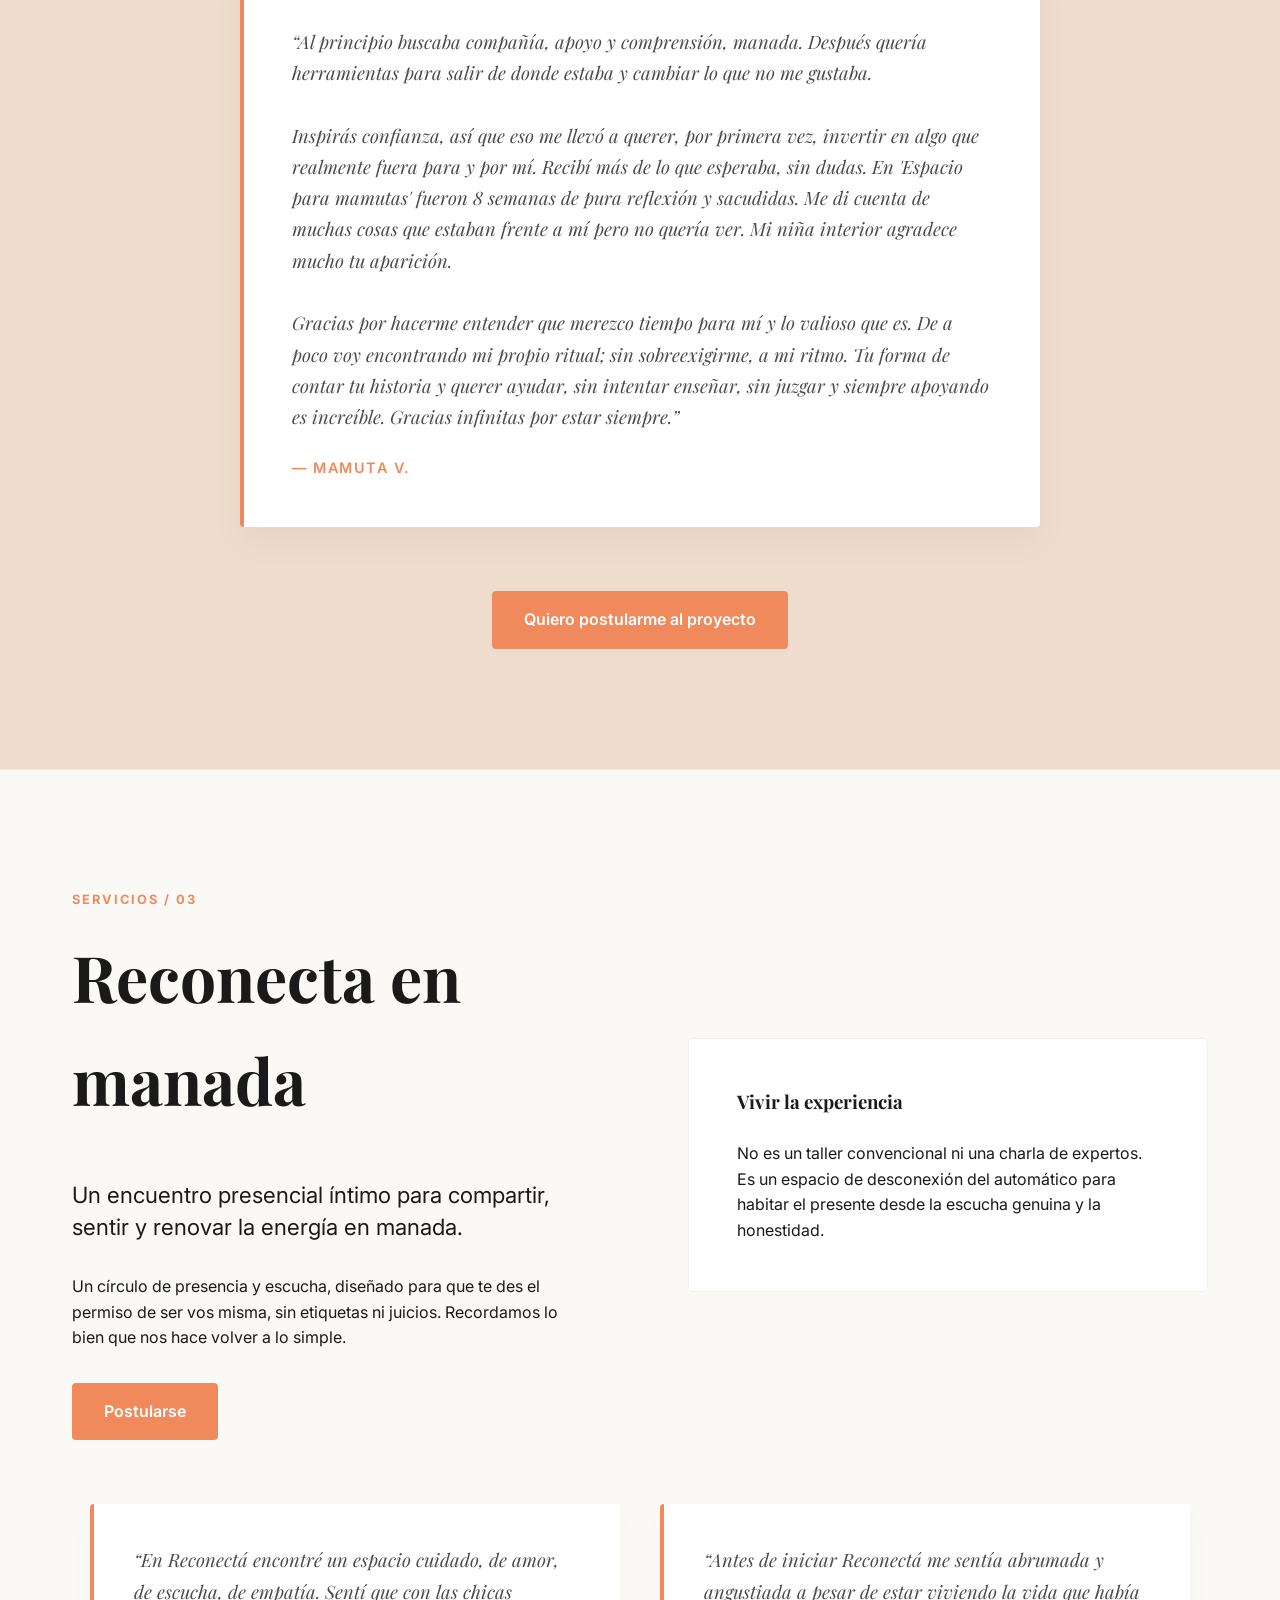
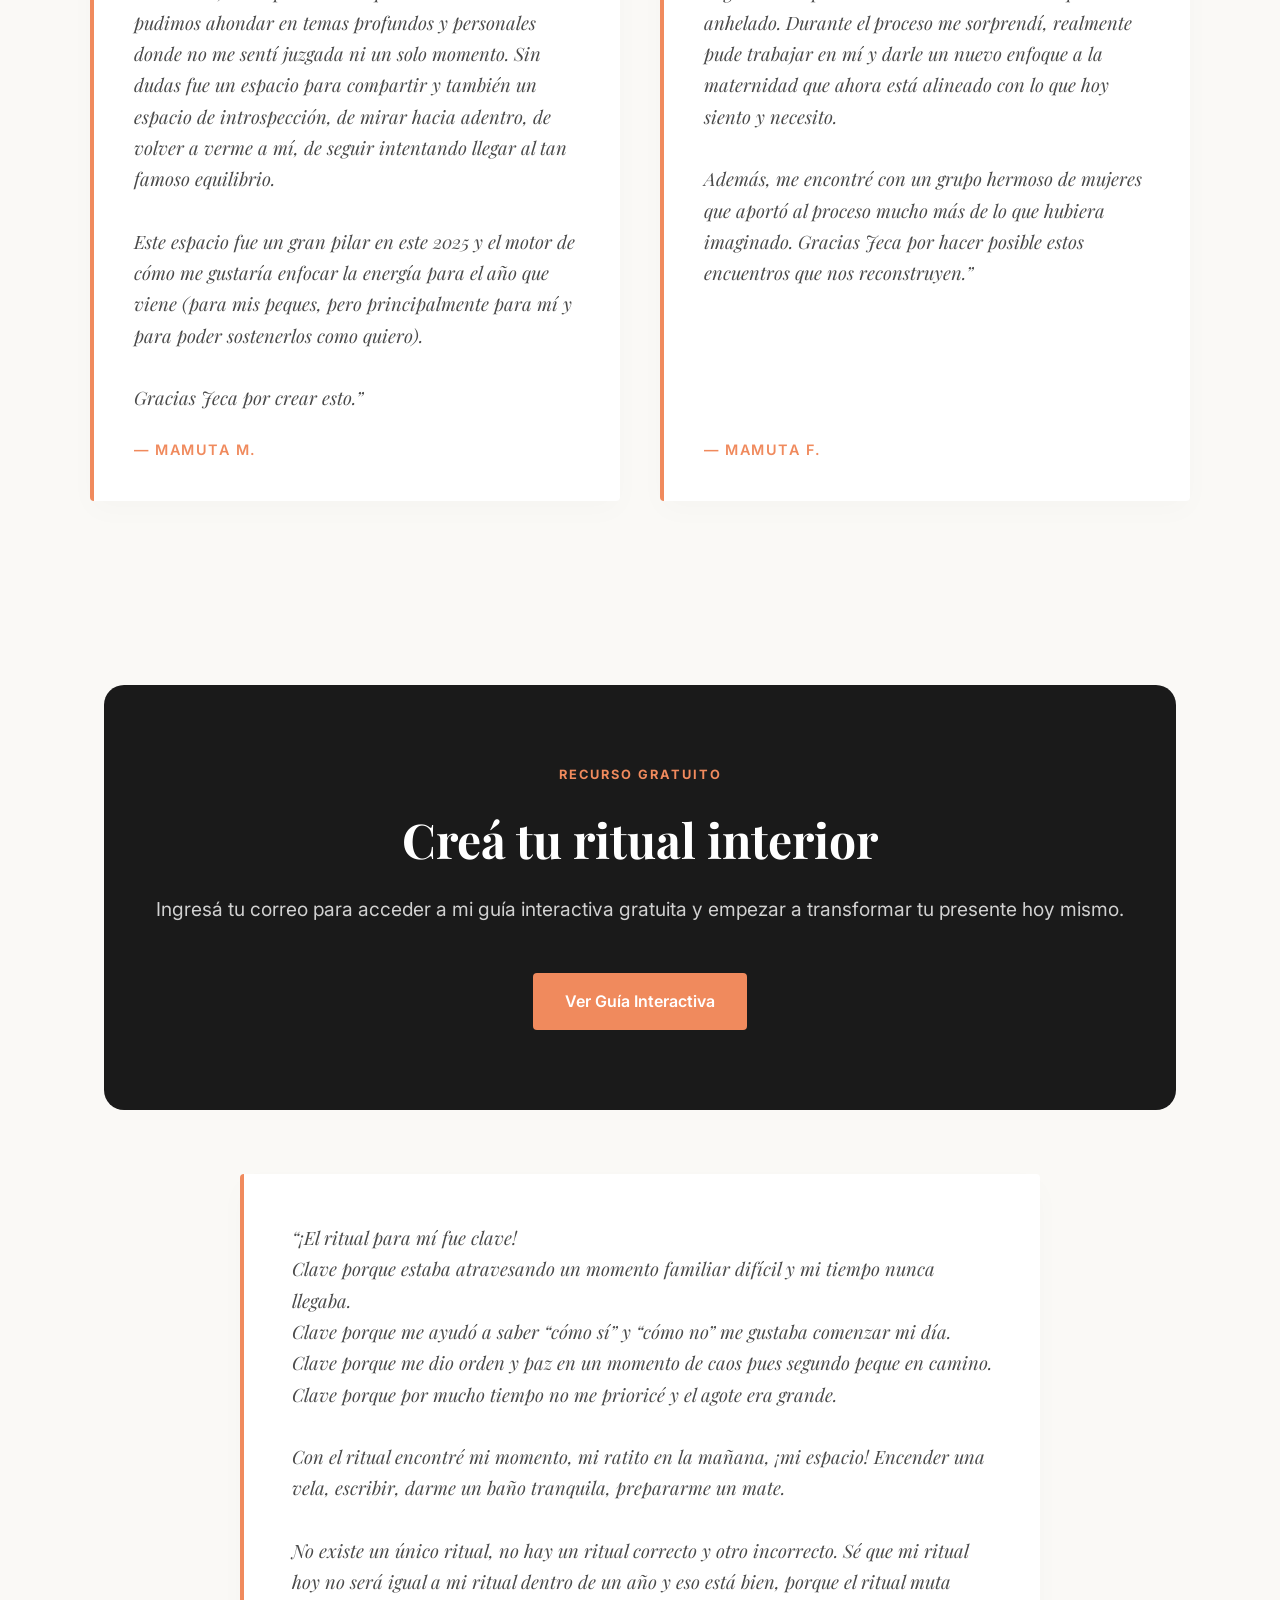
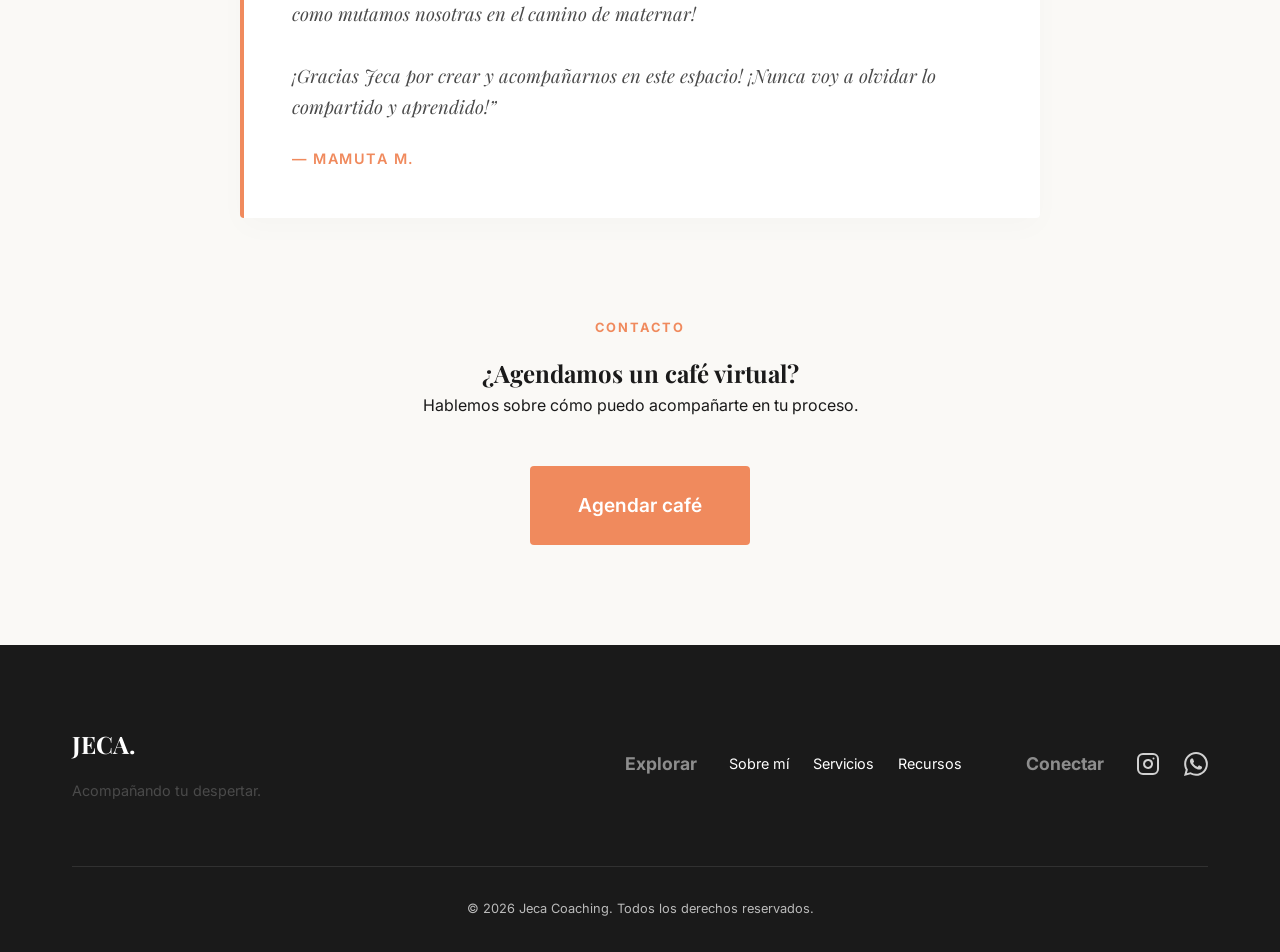
==== commit 2e030829: "Actualizar sección Reconecta con botón de postulación" ====
--- a/index.html
+++ b/index.html
@@ -220,11 +220,10 @@
                 <div class="about-grid">
                     <div data-reveal>
                         <span class="section-tag">Servicios / 03</span>
-                        <h2>Reconectá</h2>
+                        <h2>Reconecta en manada</h2>
                         <p style="font-size: 1.4rem; line-height: 1.4; margin-bottom: 2rem;">Un encuentro presencial íntimo para compartir, sentir y renovar la energía en manada.</p>
-                        <p style="margin-bottom: 1.5rem;">Un círculo de presencia y escucha, diseñado para que te des el permiso de ser vos misma, sin etiquetas ni juicios. Recordamos lo bien que nos hace volver a lo simple.</p>
-                        <p style="font-weight: 600; color: var(--accent-color); margin-bottom: 2rem;">Próximo encuentro: Sábado 03/10/2026</p>
-
+                        <p style="margin-bottom: 2rem;">Un círculo de presencia y escucha, diseñado para que te des el permiso de ser vos misma, sin etiquetas ni juicios. Recordamos lo bien que nos hace volver a lo simple.</p>
+                        <a href="#" target="_blank" class="btn btn-primary">Postularse</a>
                     </div>
                     <div style="background: var(--white); padding: 3rem; border-radius: 4px; border: 1px solid rgba(0,0,0,0.05);"
                         data-reveal>
